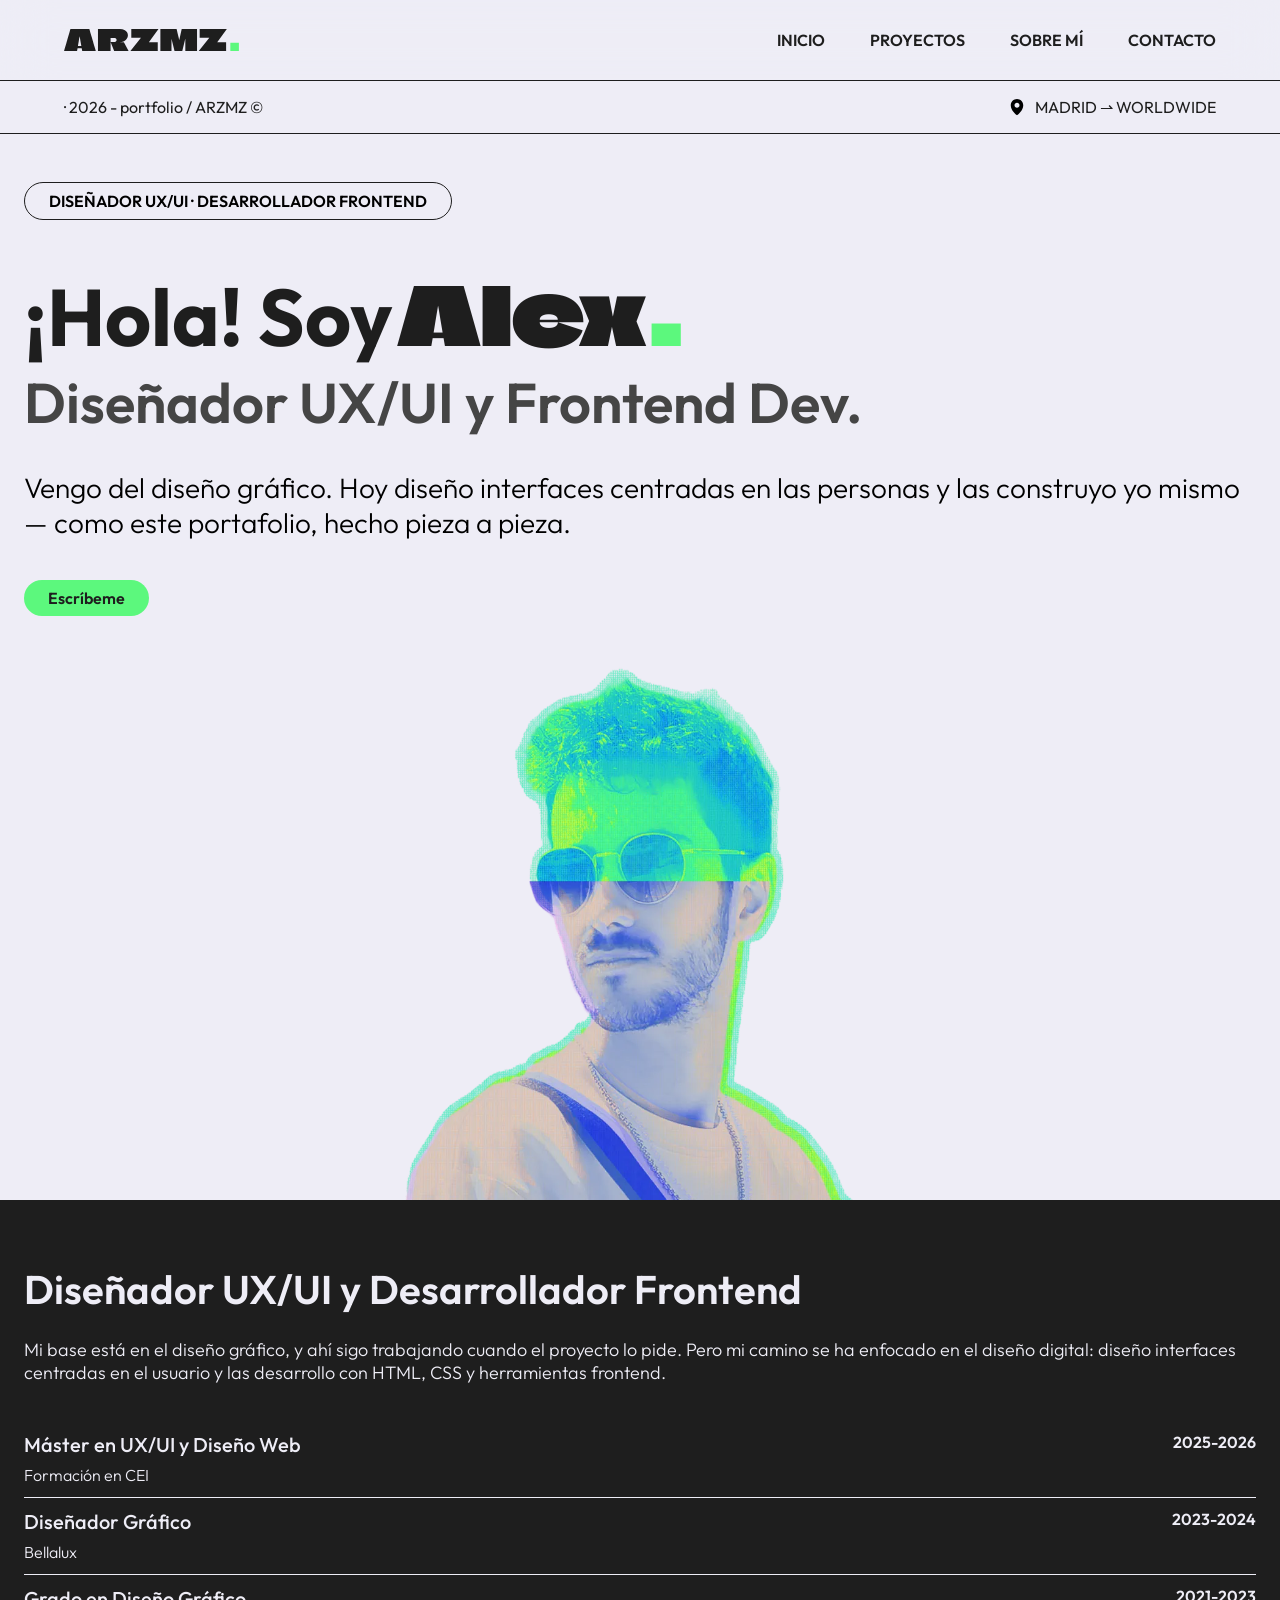
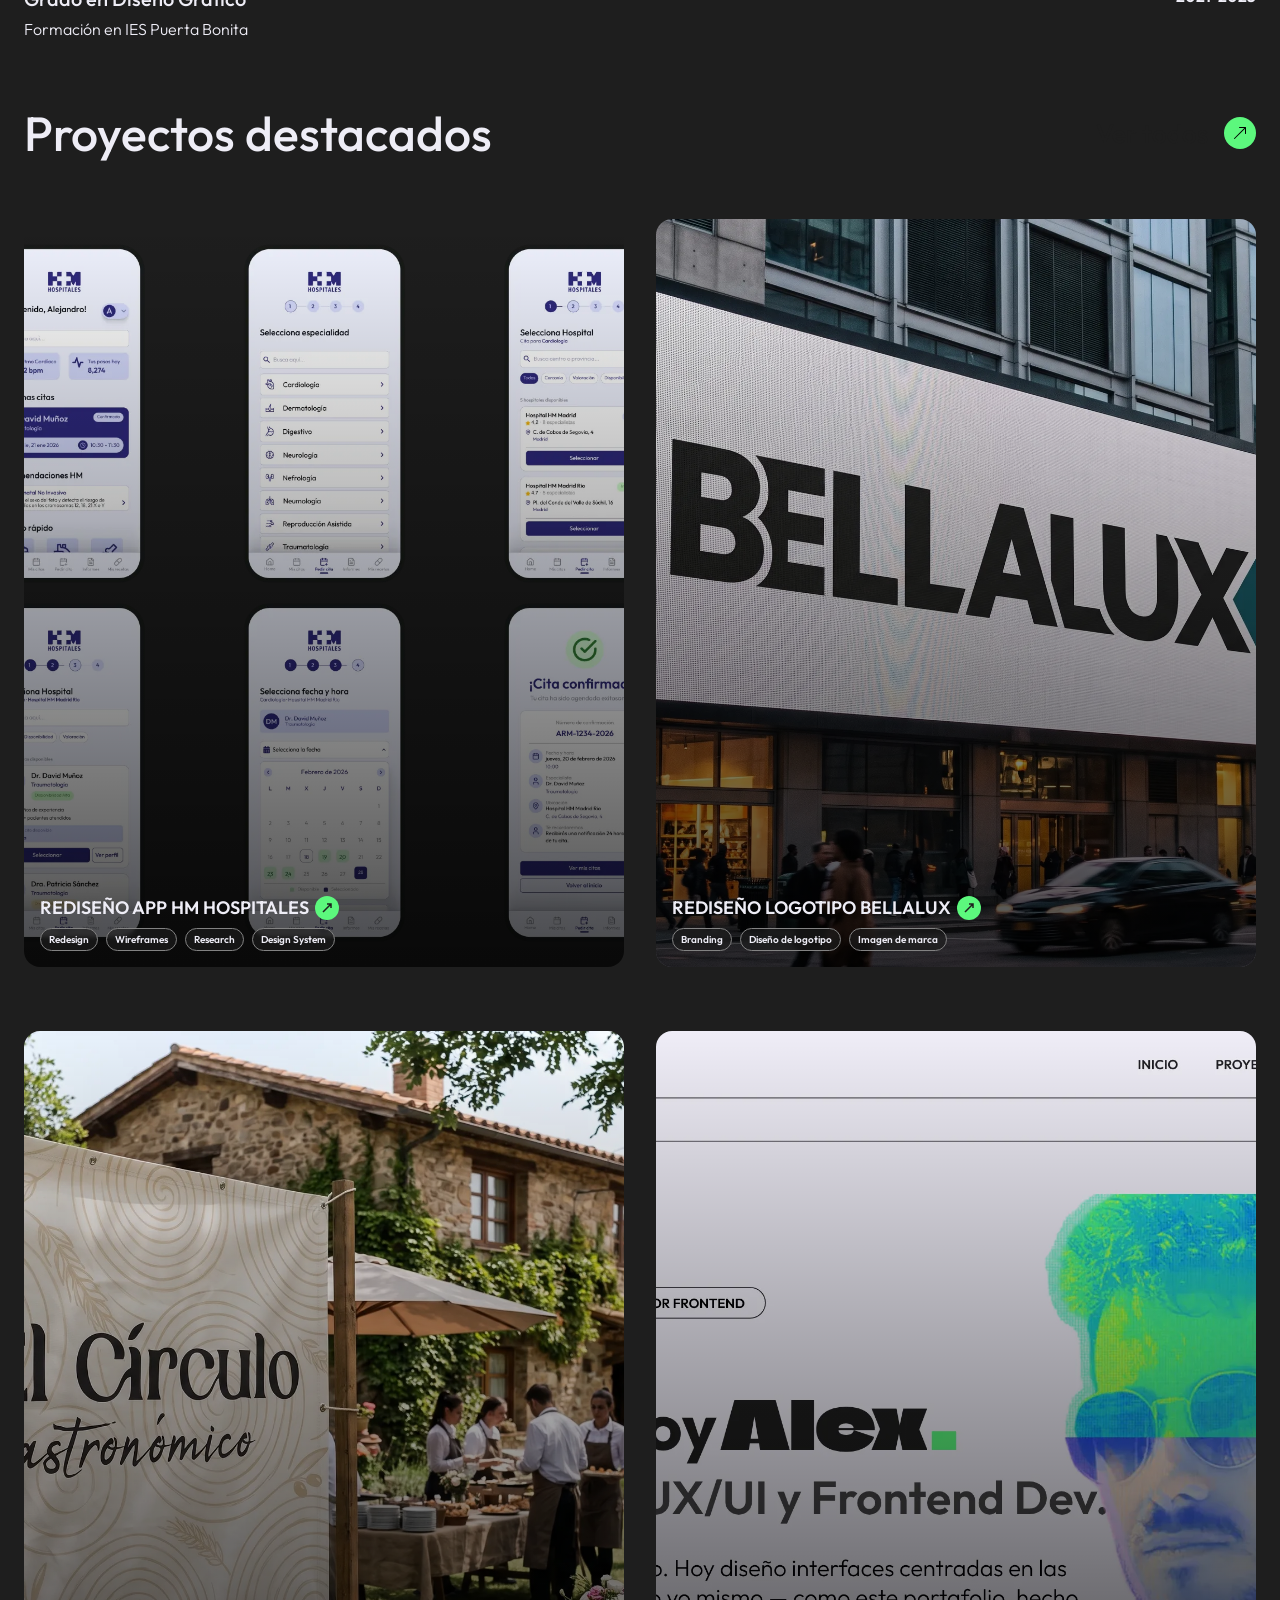
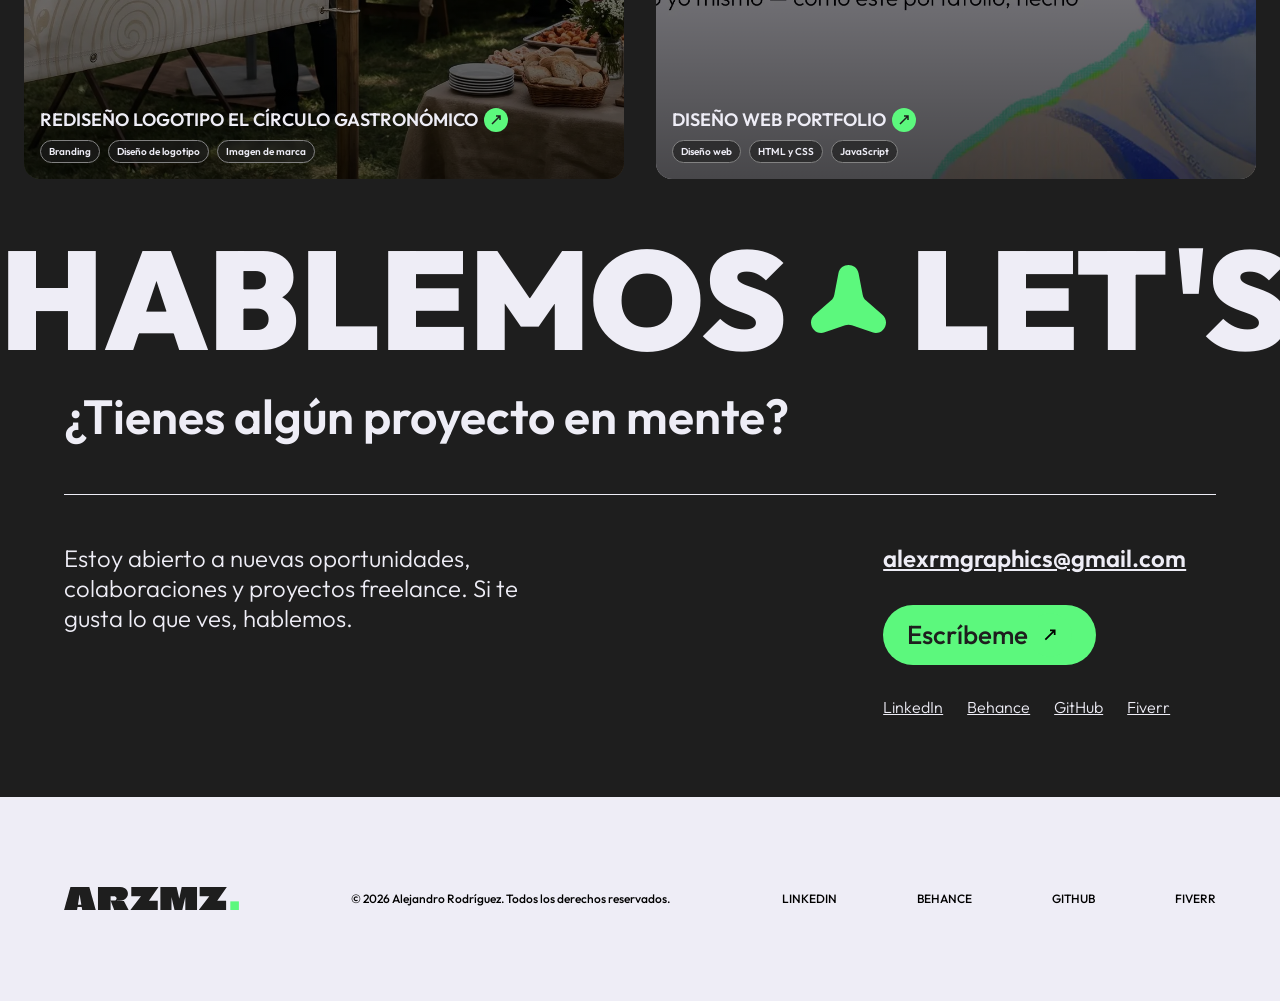
==== index.html @ 38ceda66 "Primera versión del portfolio" ====
<!DOCTYPE html>
<html lang="en">

<head>
    <meta charset="UTF-8">
    <meta name="viewport" content="width=device-width, initial-scale=1.0">
    <title>Alejandro Rodríguez | Diseñador UX/UI y Frontend</title>
    <link rel="stylesheet" href="css/index.css">
    <script src="js/menu.js" defer></script>
    <link rel="preconnect" href="https://fonts.googleapis.com">
    <link rel="preconnect" href="https://fonts.gstatic.com" crossorigin>
    <link href="https://fonts.googleapis.com/css2?family=Outfit:wght@100..900&display=swap" rel="stylesheet">
    <link rel="preconnect" href="https://fonts.googleapis.com">
    <link rel="preconnect" href="https://fonts.gstatic.com" crossorigin>
    <link
        href="https://fonts.googleapis.com/css2?family=Climate+Crisis:YEAR@1979&family=Outfit:wght@100..900&display=swap"
        rel="stylesheet">
    <link rel="preconnect" href="https://fonts.googleapis.com">
    <link rel="preconnect" href="https://fonts.gstatic.com" crossorigin>
    <link
        href="https://fonts.googleapis.com/css2?family=Climate+Crisis:YEAR@1979&family=Ephesis&family=Outfit:wght@100..900&display=swap"
        rel="stylesheet">

</head>

<body>

    <!-- Estructura HTML Header -->

    <header class="Header">
        <a href="index.html" class="Header-logo" title="Ir a la página de inicio">
            <img class="Header-img" src="img/logo-arzmz.svg" alt="ARZMZ Logo" loading="lazy">
        </a>
        <button class="Header-button" type="button" title="Abrir menú">
            <svg xmlns="http://www.w3.org/2000/svg" width="16" height="16" fill="currentColor" class="Header-icon Header-icon--open"
                viewBox="0 0 16 16">
                <path fill-rule="evenodd"
                    d="M2.5 12a.5.5 0 0 1 .5-.5h10a.5.5 0 0 1 0 1H3a.5.5 0 0 1-.5-.5m0-4a.5.5 0 0 1 .5-.5h10a.5.5 0 0 1 0 1H3a.5.5 0 0 1-.5-.5m0-4a.5.5 0 0 1 .5-.5h10a.5.5 0 0 1 0 1H3a.5.5 0 0 1-.5-.5" />
            </svg>
            <svg xmlns="http://www.w3.org/2000/svg" width="16" height="16" fill="currentColor" class="Header-icon Header-icon--close"
                viewBox="0 0 16 16">
                <path
                    d="M2.146 2.854a.5.5 0 1 1 .708-.708L8 7.293l5.146-5.147a.5.5 0 0 1 .708.708L8.707 8l5.147 5.146a.5.5 0 0 1-.708.708L8 8.707l-5.146 5.147a.5.5 0 0 1-.708-.708L7.293 8z" />
            </svg>
        </button>
        <nav class="Header-nav">
            <ul class="Header-ul">
                <li class="Header-li Header-li--Home"><a href="index.html" title="Ir a la página de inicio">INICIO</a>
                </li>
                <li class="Header-li Header-li--Proyectos"><a href="proyectos.html"
                        title="Ver todos los proyectos">PROYECTOS</a></li>
                <li class="Header-li Header-li--Sobremi"><a href="sobremi.html"
                        title="Conocer más sobre Alejandro Rodríguez">SOBRE MÍ</a></li>
                <li class="Header-li Header-li--Contacto"><a href="contacto.html"
                        title="Ir a la página de contacto">CONTACTO</a></li>
            </ul>
        </nav>
    </header>

    <!-- Estructura HTML Subheader -->

    <section class="Subheader">
        <h1 class="Subheader-h1">· 2026 - portfolio / ARZMZ © </h1>
        <div class="Subheader-Location">
            <img class="Location-img" src="img/location-pin-svgrepo-com.svg" alt="Ubicación" loading="lazy">
            <h2 class="Location-h2">MADRID ⇀ WORLDWIDE</h2>
        </div>
    </section>

    <!-- Estructura HTML Hero -->

    <section class="Hero">
        <div class="Hero-col Hero-col--left">
            <div class="Hero-chip">DISEÑADOR UX/UI · DESARROLLADOR FRONTEND</div>
            <div class="Hero-text">
                <h1 class="Hero-h1">
                    <span class="Hero-h1--greeting">¡Hola! Soy</span>
                    <span class="Hero-h1--name">Alex</span>
                    <span class="Hero-square">.</span>
                    <span class="Hero-h1--role">Diseñador UX/UI y Frontend Dev.</span>
                </h1>
                <p class="Hero-p">Vengo del diseño gráfico. Hoy diseño interfaces centradas en las personas y las
                    construyo yo mismo — como este portafolio, hecho pieza a pieza.</p>
            </div>

            <button class="Hero-button">Escríbeme</button>

        </div>
        <div class="Hero-col Hero-col--right">
            <picture>
                <source srcset="img/imagen-hero.webp" type="image/webp">
                <img class="Hero-img" src="img/imagen-hero.jpg" alt="Imagen de Alex" loading="lazy">
            </picture>
        </div>
    </section>



    <div class="Content">

        <!-- Career section -->

        <section class="Content-Career">
            <div class="Career-col Career-col--left">
                <h2 class="Career-h2">Diseñador UX/UI y Desarrollador Frontend</h2>
                <p class="Career-p">Mi base está en el diseño gráfico, y ahí sigo trabajando cuando el proyecto lo pide.
                    Pero mi camino se ha enfocado en el diseño digital: diseño interfaces centradas en el usuario y las
                    desarrollo con HTML, CSS y herramientas frontend.</p>
            </div>

            <div class="Career-col Career-col--right">
                <div class="Career-timeline Career-timeline--1">
                    <div class="Career-Title">
                        <h3 class="Title-h3">Máster en UX/UI y Diseño Web</h3>
                        <p class="Title-date">2025-2026</p>
                    </div>
                    <p class="Career-detail">Formación en CEI</p>
                </div>

                <div class="Career-timeline Career-timeline--2">
                    <div class="Career-Title">
                        <h3 class="Title-h3">Diseñador Gráfico</h3>
                        <p class="Title-date">2023-2024</p>
                    </div>
                    <p class="Career-detail">Bellalux</p>
                </div>

                <div class="Career-timeline Career-timeline--3">
                    <div class="Career-Title">
                        <h3 class="Title-h3">Grado en Diseño Gráfico</h3>
                        <p class="Title-date">2021-2023</p>
                    </div>
                    <p class="Career-detail">Formación en IES Puerta Bonita</p>
                </div>
            </div>
        </section>

        <section class="Projects">
            <div class="Projects-title">
                <h3 class="Projects-h3">Proyectos destacados</h3>
                <button class="Projects-Button">
                    <span class="Button-span">Ver todos</span>
                    <div class="Button-icon"><svg xmlns="http://www.w3.org/2000/svg" width="16" height="16"
                            fill="currentColor" class="bi bi-arrow-up-right" viewBox="0 0 16 16">
                            <path fill-rule="evenodd"
                                d="M14 2.5a.5.5 0 0 0-.5-.5h-6a.5.5 0 0 0 0 1h4.793L2.146 13.146a.5.5 0 0 0 .708.708L13 3.707V8.5a.5.5 0 0 0 1 0z" />
                        </svg></div>
                </button>
            </div>
            <div class="Projects-grid">

                <a href="rediseno-app-hm-hospitales.html" class="Projects-Card"
                    title="Ver el proyecto Rediseño app HM Hospitales">
                    <picture>
                        <source srcset="img/proyectos/hm-hospitales-flujo-cita.webp" type="image/webp">
                        <img class="Card-img" src="img/proyectos/hm-hospitales-flujo-cita.jpg"
                            alt="Portada del proyecto Rediseño app HM Hospitales" loading="lazy">
                    </picture>
                    <div class="Card-info">
                        <div class="Card-Title">
                            <h4 class="Title-h4">REDISEÑO APP HM HOSPITALES</h4>
                            <div class="Title-arrow">
                                <svg xmlns="http://www.w3.org/2000/svg" width="24" height="24" viewBox="0 0 24 24">
                                    <path d="M8 16L16 8M16 12V8H12" fill="none" stroke="currentColor"
                                        stroke-width="1.5" />
                                </svg>
                            </div>
                        </div>
                        <ul class="Card-chips">
                            <li class="Card-chip">Redesign</li>
                            <li class="Card-chip">Wireframes</li>
                            <li class="Card-chip">Research</li>
                            <li class="Card-chip">Design System</li>
                        </ul>
                    </div>
                </a>

                <a href="rediseno-logotipo-bellalux.html" class="Projects-Card"
                    title="Ver el proyecto Rediseño logotipo Bellalux">
                    <picture>
                        <source srcset="img/proyectos/bellalux-aplicacion.webp" type="image/webp">
                        <img class="Card-img" src="img/proyectos/bellalux-aplicacion.jpg"
                            alt="Portada del proyecto Rediseño logotipo Bellalux" loading="lazy">
                    </picture>
                    <div class="Card-info">
                        <div class="Card-Title">
                            <h4 class="Title-h4">REDISEÑO LOGOTIPO BELLALUX</h4>
                            <div class="Title-arrow">
                                <svg xmlns="http://www.w3.org/2000/svg" width="24" height="24" viewBox="0 0 24 24">
                                    <path d="M8 16L16 8M16 12V8H12" fill="none" stroke="currentColor"
                                        stroke-width="1.5" />
                                </svg>
                            </div>
                        </div>
                        <ul class="Card-chips">
                            <li class="Card-chip">Branding</li>
                            <li class="Card-chip">Diseño de logotipo</li>
                            <li class="Card-chip">Imagen de marca</li>
                        </ul>
                    </div>
                </a>

                <a href="rediseno-logotipo-circulo-gastronomico.html" class="Projects-Card"
                    title="Ver el proyecto Rediseño logotipo El Círculo Gastronómico">
                    <picture>
                        <source srcset="img/proyectos/circulo-portada.webp" type="image/webp">
                        <img class="Card-img" src="img/proyectos/circulo-portada.jpg"
                            alt="Portada del proyecto Rediseño logotipo El Círculo Gastronómico" loading="lazy">
                    </picture>
                    <div class="Card-info">
                        <div class="Card-Title">
                            <h4 class="Title-h4">REDISEÑO LOGOTIPO EL CÍRCULO GASTRONÓMICO</h4>
                            <div class="Title-arrow">
                                <svg xmlns="http://www.w3.org/2000/svg" width="24" height="24" viewBox="0 0 24 24">
                                    <path d="M8 16L16 8M16 12V8H12" fill="none" stroke="currentColor"
                                        stroke-width="1.5" />
                                </svg>
                            </div>
                        </div>
                        <ul class="Card-chips">
                            <li class="Card-chip">Branding</li>
                            <li class="Card-chip">Diseño de logotipo</li>
                            <li class="Card-chip">Imagen de marca</li>
                        </ul>
                    </div>
                </a>

                <a href="diseno-web-portfolio.html" class="Projects-Card" title="Ver el proyecto Diseño web portfolio">
                    <picture>
                        <source srcset="img/proyectos/portfolio-inicio-escritorio.webp" type="image/webp">
                        <img class="Card-img" src="img/proyectos/portfolio-inicio-escritorio.jpg"
                            alt="Portada del proyecto Diseño web portfolio" loading="lazy">
                    </picture>
                    <div class="Card-info">
                        <div class="Card-Title">
                            <h4 class="Title-h4">DISEÑO WEB PORTFOLIO</h4>
                            <div class="Title-arrow">
                                <svg xmlns="http://www.w3.org/2000/svg" width="24" height="24" viewBox="0 0 24 24">
                                    <path d="M8 16L16 8M16 12V8H12" fill="none" stroke="currentColor"
                                        stroke-width="1.5" />
                                </svg>
                            </div>
                        </div>
                        <ul class="Card-chips">
                            <li class="Card-chip">Diseño web</li>
                            <li class="Card-chip">HTML y CSS</li>
                            <li class="Card-chip">JavaScript</li>
                        </ul>
                    </div>
                </a>

            </div>
        </section>

        <div class="Marquee">
            <div class="Marquee-container">
                <div class="Marquee-content">

                    <span>HABLEMOS</span>
                    <span>
                        <svg width="75" height="68" viewBox="0 0 75 68" fill="none" xmlns="http://www.w3.org/2000/svg">
                            <path
                                d="M27.3853 8.39656C29.5289 -2.79887 45.4711 -2.79884 47.6147 8.39659L51.6928 29.6962C52.1296 31.9776 53.3172 34.045 55.0644 35.5659L71.3771 49.7656C79.9514 57.2292 71.9802 71.1064 61.2624 67.3746L40.8715 60.2748C38.6875 59.5143 36.3125 59.5143 34.1284 60.2748L13.7375 67.3746C3.01972 71.1064 -4.95135 57.2292 3.62289 49.7656L19.9356 35.5659C21.6828 34.045 22.8703 31.9776 23.3072 29.6962L27.3853 8.39656Z"
                                fill="#5CF87D" />
                        </svg>
                    </span>
                    <span>LET'S TALK</span>

                    <span>
                        <svg width="75" height="68" viewBox="0 0 75 68" fill="none" xmlns="http://www.w3.org/2000/svg">
                            <path
                                d="M27.3853 8.39656C29.5289 -2.79887 45.4711 -2.79884 47.6147 8.39659L51.6928 29.6962C52.1296 31.9776 53.3172 34.045 55.0644 35.5659L71.3771 49.7656C79.9514 57.2292 71.9802 71.1064 61.2624 67.3746L40.8715 60.2748C38.6875 59.5143 36.3125 59.5143 34.1284 60.2748L13.7375 67.3746C3.01972 71.1064 -4.95135 57.2292 3.62289 49.7656L19.9356 35.5659C21.6828 34.045 22.8703 31.9776 23.3072 29.6962L27.3853 8.39656Z"
                                fill="#5CF87D" />
                        </svg>
                    </span>
                </div>

                <div class="Marquee-content">
                    <span>HABLEMOS</span>

                    <span>
                        <svg width="75" height="68" viewBox="0 0 75 68" fill="none" xmlns="http://www.w3.org/2000/svg">
                            <path
                                d="M27.3853 8.39656C29.5289 -2.79887 45.4711 -2.79884 47.6147 8.39659L51.6928 29.6962C52.1296 31.9776 53.3172 34.045 55.0644 35.5659L71.3771 49.7656C79.9514 57.2292 71.9802 71.1064 61.2624 67.3746L40.8715 60.2748C38.6875 59.5143 36.3125 59.5143 34.1284 60.2748L13.7375 67.3746C3.01972 71.1064 -4.95135 57.2292 3.62289 49.7656L19.9356 35.5659C21.6828 34.045 22.8703 31.9776 23.3072 29.6962L27.3853 8.39656Z"
                                fill="#5CF87D" />
                        </svg>
                    </span>
                    <span>LET'S TALK</span>

                    <span>
                        <svg width="75" height="68" viewBox="0 0 75 68" fill="none" xmlns="http://www.w3.org/2000/svg">
                            <path
                                d="M27.3853 8.39656C29.5289 -2.79887 45.4711 -2.79884 47.6147 8.39659L51.6928 29.6962C52.1296 31.9776 53.3172 34.045 55.0644 35.5659L71.3771 49.7656C79.9514 57.2292 71.9802 71.1064 61.2624 67.3746L40.8715 60.2748C38.6875 59.5143 36.3125 59.5143 34.1284 60.2748L13.7375 67.3746C3.01972 71.1064 -4.95135 57.2292 3.62289 49.7656L19.9356 35.5659C21.6828 34.045 22.8703 31.9776 23.3072 29.6962L27.3853 8.39656Z"
                                fill="#5CF87D" />
                        </svg>
                    </span>
                </div>

            </div>

        </div>
        <section class="Contact">
            <h2 class="Contact-h2">¿Tienes algún proyecto en mente?</h2>
            <div class="Contact-info">
                <p class="Contact-p">Estoy abierto a nuevas oportunidades, colaboraciones y proyectos freelance. Si te
                    gusta lo que ves, hablemos.</p>
                <div class="Contact-data">
                    <span class="Contact-email">alexrmgraphics@gmail.com</span>
                    <button class="Contact-Button">
                        <span class="Button-span">Escríbeme</span>
                        <span class="Button-icon">
                            <svg xmlns="http://www.w3.org/2000/svg" width="28" height="28" viewBox="0 0 24 24">
                                <path d="M8 16L16 8M16 12V8H12" fill="none" stroke="currentColor" stroke-width="1.5" />
                            </svg>
                        </span>
                    </button>
                    <ul class="Contact-rrss">
                        <li><a href="https://www.linkedin.com/in/alexrodriguezmu%C3%B1oz/" class="Contact-linkedin"
                                title="Perfil de LinkedIn de Alejandro Rodríguez" target="_blank"
                                rel="noreferrer">LinkedIn</a></li>
                        <li><a href="https://www.behance.net/alejandrodrigu361" class="Contact-behance"
                                title="Portfolio de Behance de Alejandro Rodríguez" target="_blank"
                                rel="noreferrer">Behance</a></li>
                        <li><a href="https://github.com/ALEXRZMZ" class="Contact-github"
                                title="Perfil de GitHub de Alejandro Rodríguez" target="_blank"
                                rel="noreferrer">GitHub</a></li>
                        <li><a href="https://www.fiverr.com/alexrzmz" class="Contact-fiverr"
                                title="Perfil de Fiverr de Alejandro Rodríguez" target="_blank"
                                rel="noreferrer">Fiverr</a></li>
                    </ul>
                </div>
            </div>
        </section>
    </div>
    <footer class="Footer">
        <img class="Footer-img" src="img/logo-arzmz.svg" alt="ARZMZ Logo" loading="lazy">
        <p class="Footer-p">© 2026 Alejandro Rodríguez. Todos los derechos reservados.</p>
        <ul class="Footer-ul">
            <li><a href="https://www.linkedin.com/in/alexrodriguezmu%C3%B1oz/" class="Footer-linkedin"
                    title="Perfil de LinkedIn de Alejandro Rodríguez" target="_blank" rel="noreferrer">LINKEDIN</a></li>
            <li><a href="https://www.behance.net/alejandrodrigu361" class="Footer-behance"
                    title="Portfolio de Behance de Alejandro Rodríguez" target="_blank" rel="noreferrer">BEHANCE</a>
            </li>
            <li><a href="https://github.com/ALEXRZMZ" class="Footer-github"
                    title="Perfil de GitHub de Alejandro Rodríguez" target="_blank" rel="noreferrer">GITHUB</a></li>
            <li><a href="https://www.fiverr.com/alexrzmz" class="Footer-fiverr"
                    title="Perfil de Fiverr de Alejandro Rodríguez" target="_blank" rel="noreferrer">FIVERR</a></li>
        </ul>
    </footer>
</body>
---- css/index.css ----
/* Reset CSS / Normalizar CSS */
:root{
       scroll-behavior: smooth;
        font-size:100%;
        background-color: var(--color-white);

        --color-black: #1E1E1E;
        --color-white: #EEEDF6;
        --color-primary: #5CF87D;
        --color-grey: #454545;
        --header-height: 5rem;
        --subheader-height: 3.375rem;
        --chip-border-radius: 62.4375rem;
        --chip-padding: .5rem 1.5rem;
        --chip-border: .0625rem solid var(--color-black);
        --chip-text-size: 1rem
}
*{
    margin:0;
    padding:0;
    border: 0;
    box-sizing: border-box;
}
li{
    list-style: none;
}
a{
    display: block;
    color:inherit;
    text-decoration: none;
}
p a{
    display: inline;
}
h1 , h2 , h3 , h4 , h5 , h6 , strong , em , mark, pre, code{
    font:inherit;
}
mark{
    background-color:transparent;
}
picture , img, video , iframe {
    display: block;
    max-width: 100%;
    width: 100%;
    height: initial;
}
svg{
    display: block;
    width: initial;
    height: initial;
    fill: currentColor;
}


form , input , select , option , textarea , label , fieldset , legend , button{
    display: block;
    font:inherit;
    background-color: initial;
}
fieldset {
    border : none ;
}
button , label{
    cursor: pointer;
}

/* ------------------ Header Style ------------------ */

.Header {
    font-family: 'Outfit', sans-serif;
    font-weight: 600;
    width: 100%;
    /* min-height: 80px; */
    border-bottom: 1px solid var(--color-black);
    background-color: var(--color-white);
    color: var(--color-black);
    padding: 0 64px;

    display: flex;
    flex-flow: row nowrap;
    justify-content: space-between;

    position: fixed;
    z-index: 2;

    background: rgba(238, 237, 246, 0.578);
    backdrop-filter: blur(26px);
    -webkit-backdrop-filter: blur(26px);

}

.Header-logo {
    width: fit-content;
    min-height: var(--header-height);
    /* background-color:blue; */

    display: flex;
    align-items: center;    
}

.Header-img {
    width: 10.9375rem;
    height: auto;
}
.Header-nav {
    width:fit-content;
    /* background-color:green; */
    align-items: center;
    display: flex;
}
.Header-ul {
    width:fit-content;
    display: flex;
    flex-flow: row nowrap;

    gap: 2.8125rem;

}
.Header-li--Home {
    width: fit-content;
    min-height:fit-content;
    /* background-color: red; */

}
.Header-li--Proyectos {
    width: fit-content;
    min-height:fit-content;
    /* background-color: red; */
}
.Header-li--Sobremi {
    width: fit-content;
    min-height:fit-content;
    /* background-color: red; */
}
.Header-li--Contacto {
    width: fit-content;
    min-height:fit-content;
    /* background-color: red; */
}
/* Botón del menú: oculto en escritorio */
.Header-button {
    display: none;
    align-items: center;
    justify-content: center;
    padding: 0;
    background: none;
    border: none;
    color: var(--color-black);
    cursor: pointer;
}
/* Iconos del botón: por defecto se ve el de abrir */
.Header-icon {
    width: 1.5rem;
    height: 1.5rem;
}
.Header-icon--close {
    display: none;
}

@media (max-width: 48rem) {
    /* En móvil se muestra el botón */
    .Header-button {
        display: flex;
        align-items: center;
        justify-content: center;
    }
    /* Menú cerrado: altura 0 y contenido oculto */
    .Header-nav {
        width: 100%;
        position: fixed;
        top: var(--header-height);
        left: 0;
        overflow: hidden;
        max-height: 0;

        background-color: var(--color-white);
        border-bottom: 1px solid var(--color-black);
        transition: max-height .3s ease;
    }
    .Header-ul {
        width: 100%;
        flex-flow: column nowrap;
        align-items: flex-start;
        gap: 1.5rem;
        padding: 1.5rem 64px;
    }
    /* Menú abierto (clase que añade el JS) */
    .Header-nav.is-open {
        max-height: 20rem;
    }
    /* Botón con el menú abierto: se cambia el icono */
    .Header-button.is-open .Header-icon--open {
        display: none;
    }
    .Header-button.is-open .Header-icon--close {
        display: block;
    }
}

/* ------------------ Subheader Style ------------------ */

.Subheader {
    width: 100%;
    min-height: var(--subheader-height);
    background-color: var(--color-white);
    color: var(--color-black);
    font-family: 'Outfit', sans-serif;

    padding: 1rem 64px;
    /* Compensa el top: el .Hero empieza justo donde acaba el Subheader */
    margin-bottom: var(--header-height);
    border-bottom: .5008px solid var(--color-black);


    display:flex;
    flex-flow: row nowrap;
    justify-content:space-between;
    align-items: center;
    position: relative;
    top: var(--header-height);
    z-index: 0;
    
}
.Subheader-h1 {
}
.Subheader-Location {
    width: fit-content;
    min-height: fit-content;

    display: flex;
    flex-flow: row nowrap;
    gap: 8px;
    
}
.Location-img{
    width: 20px;
    height: auto;
    color: var(--color-primary);
}

.Location-h2 {
}

/* --------------- Hero Style --------------- */

.Hero {
    width: 100%;
    height: calc(100vh - var(--header-height) - var(--subheader-height));
    /* En ventanas bajas evita que el overflow recorte el botón */
    min-height: 42rem;
    padding: 7rem 64px 7.5rem;
    /* background-color: green; */

    display: grid;
    grid-template-columns: 53.8125rem 1fr;
    /* La fila encoge con el .Hero para que el texto siga centrado en ventanas bajas */
    grid-template-rows: minmax(0, 42rem);
    align-items: center;
    position: relative;
    overflow: hidden;

}
.Hero-col {
}
.Hero-col--left {
    width: 100%;
    height: fit-content;

    display: flex;
    flex-flow: column nowrap;
    gap: 4.5rem;
}
.Hero-chip {
    width: fit-content;
    min-height: fit-content;
    padding: var(--chip-padding);
    border: var(--chip-border);
    border-radius: var(--chip-border-radius);

    font-family: 'Outfit', sans-serif;
    font-weight: 600;
    font-size: var(--chip-text-size);
}
.Hero-text {
    width: 100%;
    height: fit-content;

    display: flex;
    flex-flow: column nowrap;
    gap: 2rem;
}
.Hero-h1 {
}
.Hero-h1--greeting {
    font-family: 'Outfit', sans-serif;
    font-weight: 700;
    font-size: 5rem;

    color: var(--color-black);

}
.Hero-h1--name {
    font-family: 'Climate Crisis', sans-serif;
    font-weight: 400;
    font-size: 5rem;

    color: var(--color-black);
}
.Hero-square {
    font-family: 'Climate Crisis', sans-serif;
    font-weight: 400;
    font-size: 5rem;

    color: var(--color-primary);
}
.Hero-h1--role {
    font-family: 'Outfit', sans-serif;
    font-weight: 600;
    font-size: 3.5rem;

    color: var(--color-grey);
}
.Hero-p {
    font-family: 'Outfit', sans-serif;
    font-weight: 300;
    font-size: 1.75rem;
}

.Hero-button{
    width: fit-content;

    padding: var(--chip-padding);
    border-radius: 50px;
    background-color: var(--color-primary);
    color: var(--color-black);

    font-family: 'Outfit', sans-serif;
    font-weight: 600;
    font-size: var(--chip-text-size);
    cursor: pointer;
}
/* Caja del retrato del marco: su alto es un % del .Hero (96.5% = 913px a 1920x1080) y el ancho
   sale de la proporción de la imagen. Anclada a la esquina inferior derecha de la sección
   para que apoye siempre en el .Content, sea cual sea el alto de ventana */
.Hero-col--right {
    position: absolute;
    right: .5625rem;
    bottom: 0;
    height: 96.5%;
    aspect-ratio: 786 / 904;
}
.Hero-img {
}
/* Hero apilado: texto arriba y retrato centrado debajo, sin solaparse */
@media (max-width: 1280px) {
    .Hero {
        height: auto;
        min-height: 0;
        padding: 3rem 4rem 0;
        grid-template-columns: minmax(0, 1fr);
        grid-template-rows: auto;
        gap: 2rem;
    }
    .Hero-col--left {
        height: auto;
        gap: 2.5rem;
    }
    .Hero-h1--greeting,
    .Hero-h1--name,
    .Hero-square {
        font-size: clamp(2.25rem, 9.5vw, 5rem);
    }
    .Hero-h1--role {
        display: block;
        font-size: clamp(1.75rem, 7vw, 3.5rem);
    }
    .Hero-p {
        font-size: clamp(1.125rem, 4.5vw, 1.75rem);
    }
    .Hero-col--right {
        position: static;
        width: 100%;
        height: auto;
        max-width: 30rem;
        margin: 0 auto;
    }
}

/* ------------------ Rest of the page Style ------------------ */

.Content {
    width: 100%;
    height: fit-content;
    background-color: var(--color-black);
}

/* ------------------ Career section Style ------------------ */


.Content-Career {
    width: 100%;
    height: fit-content;
    background-color: var(--color-black);
    padding: 88px 64px;


    color: var(--color-white);

    display: grid;
    grid-template-columns: 1fr 1fr;
    gap: 24.0625rem;

}
.Career-col {
}
.Career-col--left {
    display: flex;
    flex-flow: column nowrap;
    gap: 1.5rem;
}
.Career-h2 {
    font-family: 'Outfit', sans-serif;
    font-weight: 600;
    font-size: 2.5rem;
}
.Career-p {
    font-family: 'Outfit', sans-serif;
    font-weight: 300;
    font-size: 1.125rem;
}
.Career-col--right {
    display: flex;
    flex-flow: column nowrap;
    gap: 1.5rem;
}
.Career-timeline {
    font-family: 'Outfit', sans-serif;

    display: flex;
    flex-flow: column nowrap;
    gap: .5rem
}
/* Divisorias: centradas en el gap de 1.5rem que separa los bloques */
.Career-timeline--1,
.Career-timeline--2 {
    position: relative;
}
.Career-timeline--1::after,
.Career-timeline--2::after {
    content: "";
    position: absolute;
    left: 0;
    bottom: -0.75rem;

    width: 100%;
    height: .5008px;
    background-color: var(--color-white);
}
.Career-timeline--1 {

}
.Career-Title {
    font-family: 'Outfit', sans-serif;
    
    display: flex;
    flex-flow: row nowrap;
    justify-content:space-between;
}
.Title-h3 {
    font-weight: 500;
    font-size: 1.25rem;
}
.Title-date {
    font-size: 1rem;
    font-weight: 600;
}
.Career-detail {
    font-size: 1rem;
    font-weight: 300;
}
.Career-timeline--2 {
}
.Career-timeline--3 {
}

/* ------------------ Projects Grid Style ------------------ */

.Projects {
    font-family: 'Outfit', sans-serif;
    padding: 0 64px;

}
.Projects-title {
    margin-bottom: 56px;

    display: flex;
    flex-flow: row nowrap;
    justify-content: space-between;
       

    color: var(--color-white);
    
}
.Projects-h3 {
    font-size: 3rem;
    font-weight: 500;
}
.Projects-Button {
    display: flex;
    flex-flow: row nowrap;
    align-items: center;
    gap: 1rem;
}
.Button-span {
    font-family: 'Outfit', sans-serif;
    font-size: 1.625rem;
    font-weight: 500;
    color: var(--color-white);


}
.Button-icon {
    width: fit-content;
    height: fit-content;
    background-color: var(--color-primary);
    padding: .5rem;
    border-radius: 50%;
}
.bi {
}
.bi-arrow-up-right {
}
/* Trayectoria y proyectos en móvil: una columna y márgenes más estrechos */
@media (max-width: 1280px) {
    .Hero {
        padding: 3rem 1.5rem 0;
    }
    .Content-Career {
        padding: 4rem 1.5rem;
        grid-template-columns: minmax(0, 1fr);
        gap: 3rem;
    }
    .Career-Title {
        gap: 1rem;
    }
    .Projects {
        padding: 0 1.5rem;
    }
    .Projects-title {
        flex-flow: row wrap;
        gap: 1rem;
    }
}


/* Saltos de columna fijos: 4 → 2 → 1, sin pasar nunca por 3 */
.Projects-grid {
    display: grid;
    grid-template-columns: repeat(4, 1fr);
    gap: 2rem;
}
@media (max-width: 84rem) {
    .Projects-grid {
        grid-template-columns: repeat(2, 1fr);
    }
}
@media (max-width: 48rem) {
    .Projects-grid {
        grid-template-columns: 1fr;
    }
}
.Projects-Card {
    width: 100%;
    aspect-ratio: 385 / 480;
    border-radius: 1rem;
    overflow: hidden;
    margin-bottom: 2rem;
    padding: 16px;

    position: relative;
    display: flex;
    flex-flow: column nowrap;
    justify-content: flex-end;
}
/* La imagen cubre la tarjeta entera, como el fondo del componente en Figma */
.Card-img {
    position: absolute;
    inset: 0;
    height: 100%;
    object-fit: cover;
}
/* Oscurece la imagen hacia abajo: negro puro del 90% abajo al 0% arriba */
.Projects-Card::after {
    content: "";
    position: absolute;
    inset: 0;

    background: linear-gradient(to top, rgba(0, 0, 0, .7), rgba(0, 0, 0, 0));
}
/* Relative y por encima del degradado, que es el último hijo de la tarjeta */
.Card-info {
    position: relative;
    z-index: 1;
    display: flex;
    flex-flow: column nowrap;
    gap: 8px;
}
.Card-Title {
    display: flex;
    flex-flow: row nowrap;
    gap: 6px;
}
.Title-h4 {
    font-size: 18px;
    font-weight: 600;
    color: var(--color-white);
}
.Title-arrow {
    width: 24px;
    height: 24px;
    background-color: var(--color-primary);
    border-radius: 50%;

    color: var(--color-black);
}
.Card-chips {
    display: flex;
    flex-flow: row wrap;
    gap: .5rem;

    font-family: 'Outfit', sans-serif;
    font-weight: 600;
    font-size: 10px;

}
.Card-chip {
    width: fit-content;
    min-height: fit-content;
    padding: 4px 8px;
    background-color: rgba(30, 30, 30, 65%);

    color: var(--color-white);
    border: .0625rem solid rgba(130, 130, 130, 100);
    border-radius: var(--chip-border-radius);
    backdrop-filter: blur(2px);
}


/* ---------------- Marquee Style ------------------ */


.Marquee {
    width: 100%;
    overflow: hidden;
}
.Marquee-container {
    width: max-content;
    display: flex;
    flex-flow: row nowrap;
    animation: marquee-scroll 20s linear infinite;
}
.Marquee-content {
    width: max-content;
    height: 175px;
    display: flex;
    flex-flow: row nowrap;
    align-items: center;
    justify-content: center;
    gap: 24px;
    flex: 0 0 auto;

    font-family: 'Outfit', sans-serif;
    font-weight: 900;
    font-size: 139px;
    color: var(--color-white);
}
.Marquee-content > * {
    flex: 0 0 auto;
}
.Marquee-content svg {
    width: 75px;
    height: 68px;
}

@keyframes marquee-scroll {
    from {
        transform: translateX(0);
    }
    to {
        transform: translateX(-50%);
    }
}

@media (prefers-reduced-motion: reduce) {
    .Marquee-container {
        animation-play-state: paused;
    }
}


/* --------------- Contact section Style ------------------ */


.Contact {
    width: 100%;
    height: fit-content;
    padding: 0 64px 5rem;

    
    display: flex;
    flex-flow: column nowrap;
}
.Contact-h2 {
    width: 100%;
    height: fit-content;
    margin-bottom: 48px;

    font-family: 'Outfit', sans-serif;
    font-weight: 600;
    font-size: 3rem;
    color: var(--color-white);
}

.Contact-h2::after {
    content: "";
    display: block;
    width: 100%;
    height: .5008px;
    background-color: var(--color-white);
    margin-top: 48px;
}

.Contact-info {
    width: 100%;
    height: fit-content;

display: grid;
grid-template-columns: 1.5fr 1fr;
gap: 320px;
}
.Contact-p {
    width: 100%;
    height: fit-content;

    font-family: 'Outfit', sans-serif;
    font-weight: 300;
    font-size: 24px;
    color: var(--color-white);
}
.Contact-data {
    width: 100%;
    height: fit-content;

    display: flex;
    flex-flow: column nowrap;
    gap:32px;
}
.Contact-email {
    width: 100%;
    height: fit-content;

    font-family: 'Outfit', sans-serif;
    font-weight: 600;
    font-size: 24px;
    text-decoration: underline;
    color: var(--color-white);
}
.Contact-Button {
    width: fit-content;
    height: fit-content;
    background-color: var(--color-primary);
    padding: var(--chip-padding);
    border-radius: var(--chip-border-radius);

    display: flex;
    flex-flow: row nowrap;
    justify-content: center;
    align-items: center;
    justify-content: centre;
}
.Button-span {
    font-family: 'Outfit', sans-serif;
    font-weight: 500;
    font-size: 1.625rem;
    color: var(--color-black);
}
.Button-icon {
}
.Contact-rrss {
    width: 100%;
    height: fit-content;

    display: flex;
    flex-flow: row nowrap;
    gap: 1.5rem;

    font-family: 'Outfit', sans-serif;
    font-weight: 300;
    font-size: 16px;
    text-decoration: underline;
    color: var(--color-white);
}
.Contact-linkedin {
}
.Contact-behance {
}
.Contact-github {
}
.Contact-fiverr {
}
/* Contacto en móvil: una sola columna y redes que pueden saltar de línea */
@media (max-width: 850px) {
    .Contact {
        padding: 0 1.5rem 5rem;
    }
    .Contact-info {
        grid-template-columns: minmax(0, 1fr);
        gap: 2.5rem;
    }
    .Contact-rrss {
        flex-flow: row wrap;
    }
}

/* ---------------Footer section Style ------------------ */

.Footer {
    width: 100%;
    min-height: 204px;
    background-color: var(--color-white);
    padding: 48px 64px;

    display: flex;
    flex-flow: row nowrap;
    justify-content: space-between;
    align-items: center;
}
.Footer-img {
    width: 10.9375rem;
    height: auto;
}
.Footer-p {
    width: fit-content;
    height: fit-content;

    font-family: 'Outfit', sans-serif;
    font-weight: 500;
    font-size: 12px;
}
.Footer-ul {
    width: fit-content;
    height: fit-content;

    display: flex;
    flex-flow: row nowrap;
    gap: 5rem;

    font-family: 'Outfit', sans-serif;
    font-weight: 500;
    font-size: 12px;

}
.Footer-linkedin {
}
.Footer-behance {
}
.Footer-github {
}
.Footer-fiverr {
}
/* Footer en móvil: apilado y con los enlaces en una fila que puede saltar de línea */
@media (max-width: 768px) {
    .Footer {
        padding: 3rem 1.5rem;
        flex-flow: column nowrap;
        align-items: flex-start;
        gap: 1.5rem;
    }
    .Footer-ul {
        flex-flow: row wrap;
        gap: 1.5rem;
    }
}

/* ------------------ Picture ------------------ */
/* El contenedor picture no genera caja: la imagen se comporta como hija directa de su bloque */
picture {
    display: contents;
}
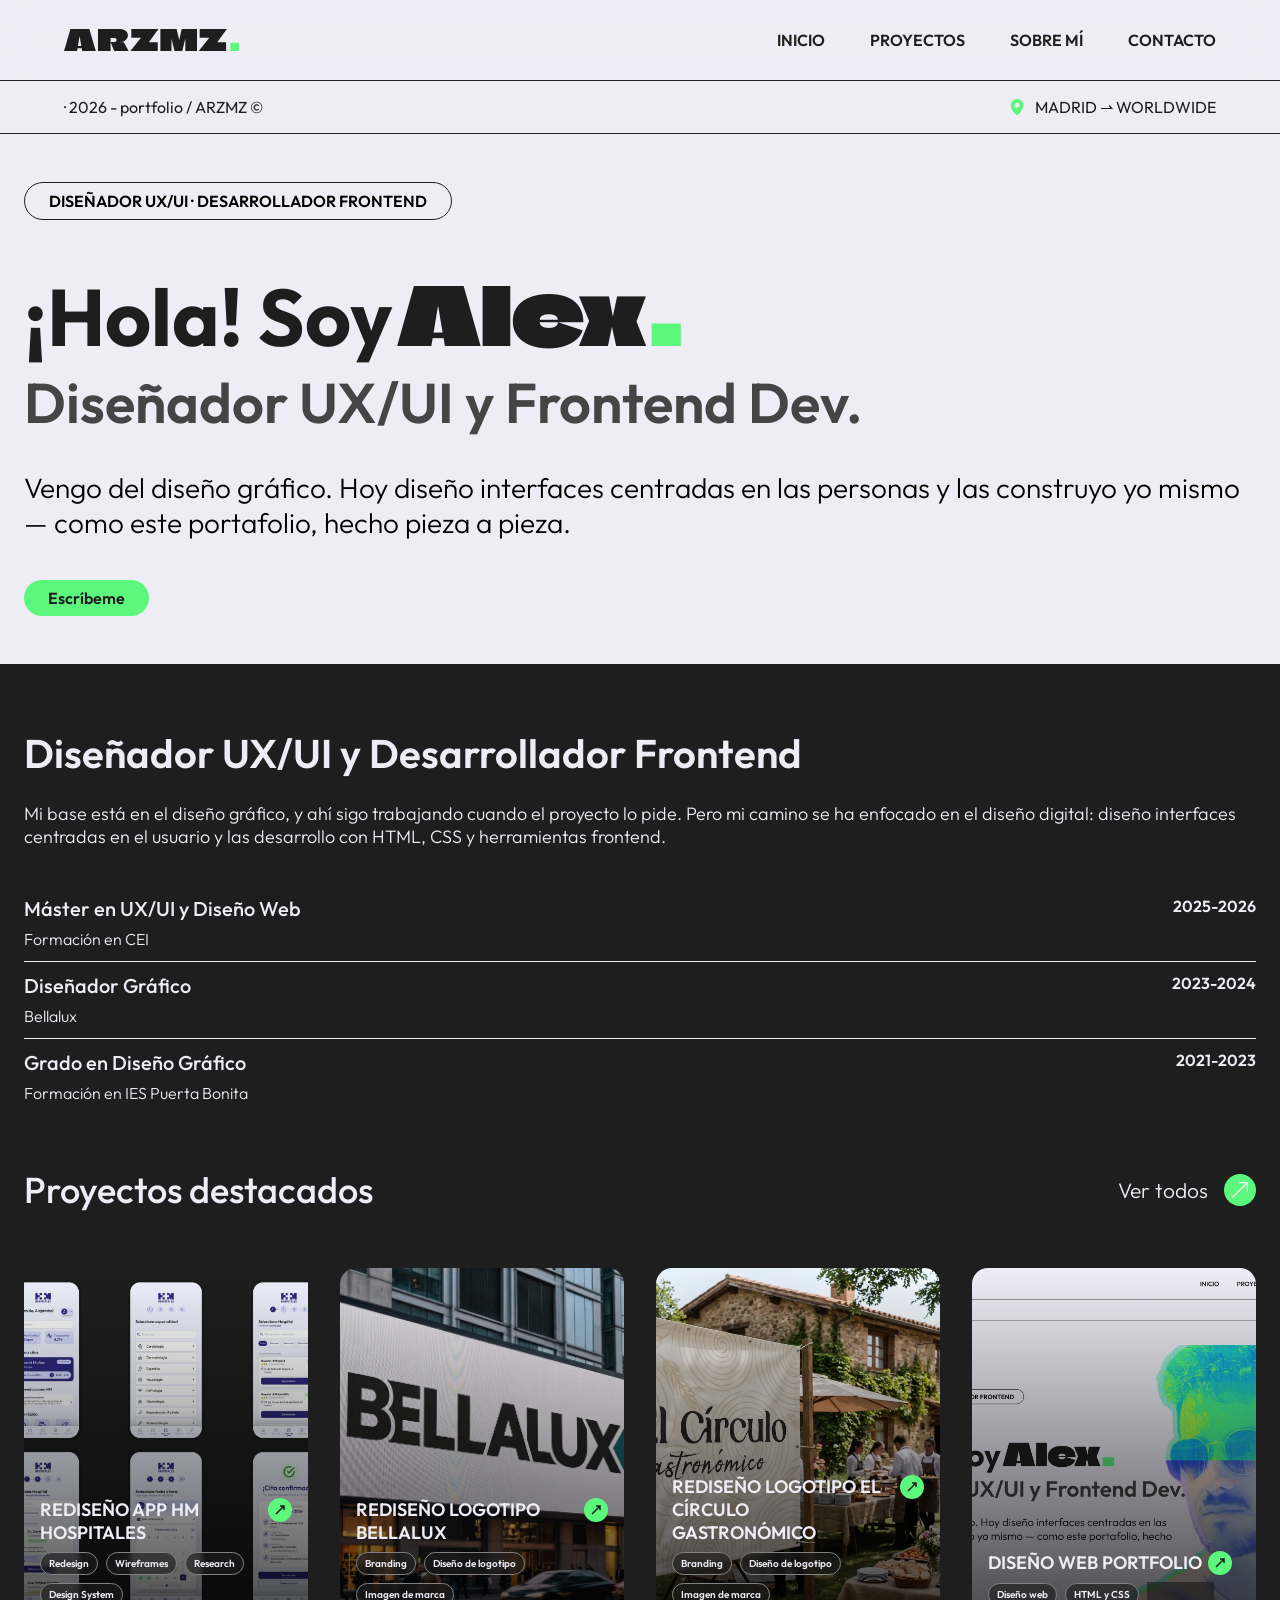
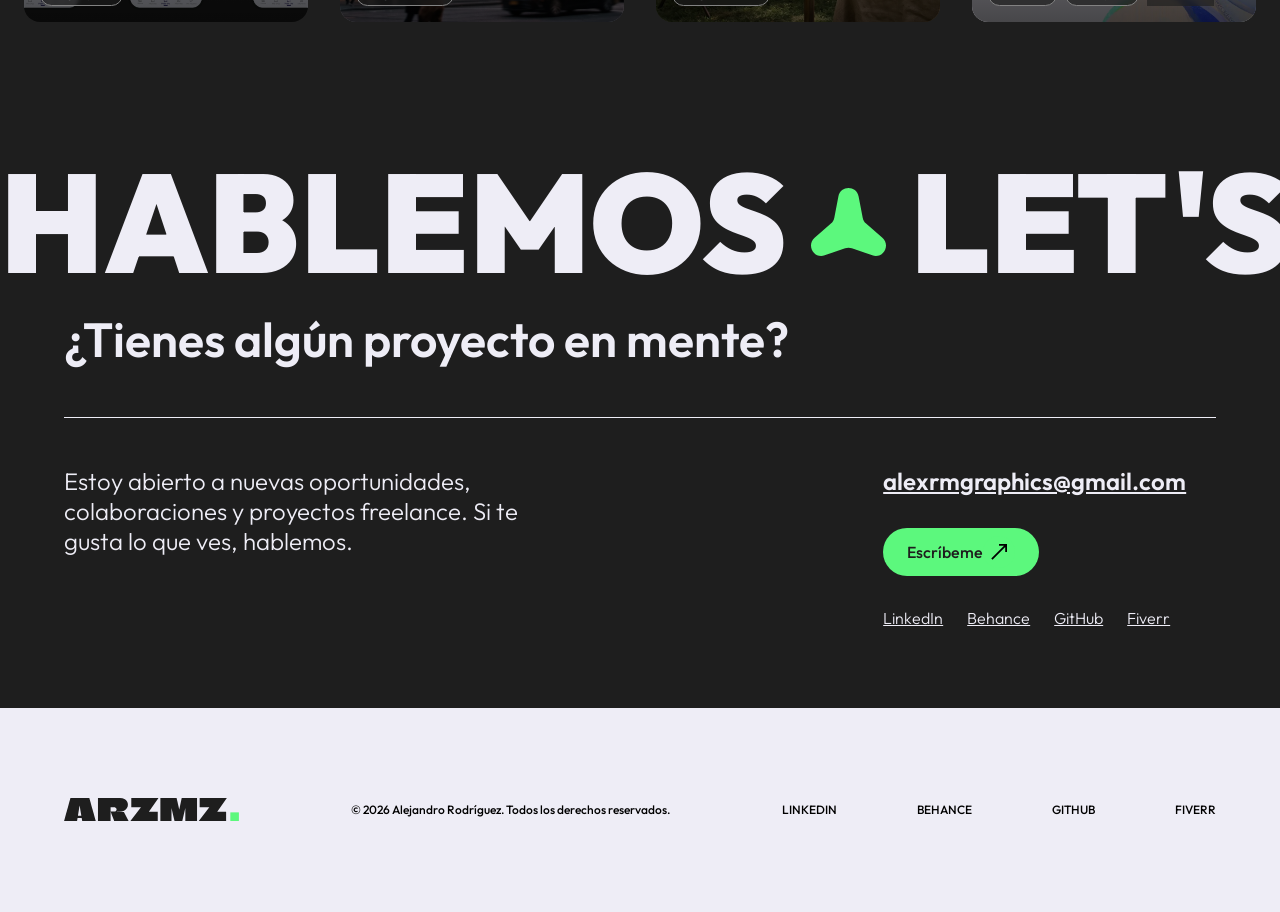
==== commit eafac285: "Responsive, limpieza y contenido final" ====
--- a/index.html
+++ b/index.html
@@ -9,17 +9,7 @@
     <script src="js/menu.js" defer></script>
     <link rel="preconnect" href="https://fonts.googleapis.com">
     <link rel="preconnect" href="https://fonts.gstatic.com" crossorigin>
-    <link href="https://fonts.googleapis.com/css2?family=Outfit:wght@100..900&display=swap" rel="stylesheet">
-    <link rel="preconnect" href="https://fonts.googleapis.com">
-    <link rel="preconnect" href="https://fonts.gstatic.com" crossorigin>
-    <link
-        href="https://fonts.googleapis.com/css2?family=Climate+Crisis:YEAR@1979&family=Outfit:wght@100..900&display=swap"
-        rel="stylesheet">
-    <link rel="preconnect" href="https://fonts.googleapis.com">
-    <link rel="preconnect" href="https://fonts.gstatic.com" crossorigin>
-    <link
-        href="https://fonts.googleapis.com/css2?family=Climate+Crisis:YEAR@1979&family=Ephesis&family=Outfit:wght@100..900&display=swap"
-        rel="stylesheet">
+    <link href="https://fonts.googleapis.com/css2?family=Climate+Crisis:YEAR@1979&family=Outfit:wght@100..900&display=swap" rel="stylesheet">
 
 </head>
 
@@ -62,7 +52,9 @@
     <section class="Subheader">
         <h1 class="Subheader-h1">· 2026 - portfolio / ARZMZ © </h1>
         <div class="Subheader-Location">
-            <img class="Location-img" src="img/location-pin-svgrepo-com.svg" alt="Ubicación" loading="lazy">
+            <svg class="Location-img" xmlns="http://www.w3.org/2000/svg" viewBox="0 0 32 32" role="img" aria-label="Ubicación">
+                <path d="M16,3C10.5,3,6,7.5,6,13c0,8.4,9,15.5,9.4,15.8c0.2,0.1,0.4,0.2,0.6,0.2s0.4-0.1,0.6-0.2C17,28.5,26,21.4,26,13C26,7.5,21.5,3,16,3z M16,17c-2.2,0-4-1.8-4-4s1.8-4,4-4s4,1.8,4,4S18.2,17,16,17z" />
+            </svg>
             <h2 class="Location-h2">MADRID ⇀ WORLDWIDE</h2>
         </div>
     </section>
@@ -83,7 +75,7 @@
                     construyo yo mismo — como este portafolio, hecho pieza a pieza.</p>
             </div>
 
-            <button class="Hero-button">Escríbeme</button>
+            <a href="contacto.html" class="Hero-button" title="Ir a la página de contacto">Escríbeme</a>
 
         </div>
         <div class="Hero-col Hero-col--right">
@@ -138,14 +130,14 @@
         <section class="Projects">
             <div class="Projects-title">
                 <h3 class="Projects-h3">Proyectos destacados</h3>
-                <button class="Projects-Button">
+                <a href="proyectos.html" class="Projects-Button" title="Ver todos los proyectos">
                     <span class="Button-span">Ver todos</span>
                     <div class="Button-icon"><svg xmlns="http://www.w3.org/2000/svg" width="16" height="16"
-                            fill="currentColor" class="bi bi-arrow-up-right" viewBox="0 0 16 16">
+                            fill="currentColor" class="bi bi-arrow-up-right" viewBox="2 2 12 12">
                             <path fill-rule="evenodd"
                                 d="M14 2.5a.5.5 0 0 0-.5-.5h-6a.5.5 0 0 0 0 1h4.793L2.146 13.146a.5.5 0 0 0 .708.708L13 3.707V8.5a.5.5 0 0 0 1 0z" />
                         </svg></div>
-                </button>
+                </a>
             </div>
             <div class="Projects-grid">
 
@@ -306,14 +298,14 @@
                     gusta lo que ves, hablemos.</p>
                 <div class="Contact-data">
                     <span class="Contact-email">alexrmgraphics@gmail.com</span>
-                    <button class="Contact-Button">
+                    <a href="contacto.html" class="Contact-Button" title="Ir a la página de contacto">
                         <span class="Button-span">Escríbeme</span>
                         <span class="Button-icon">
-                            <svg xmlns="http://www.w3.org/2000/svg" width="28" height="28" viewBox="0 0 24 24">
-                                <path d="M8 16L16 8M16 12V8H12" fill="none" stroke="currentColor" stroke-width="1.5" />
+                            <svg xmlns="http://www.w3.org/2000/svg" width="16" height="16" viewBox="7.5 7.5 9 9">
+                                <path d="M8 16L16 8M16 12V8H12" fill="none" stroke="currentColor" stroke-width="1" />
                             </svg>
                         </span>
-                    </button>
+                    </a>
                     <ul class="Contact-rrss">
                         <li><a href="https://www.linkedin.com/in/alexrodriguezmu%C3%B1oz/" class="Contact-linkedin"
                                 title="Perfil de LinkedIn de Alejandro Rodríguez" target="_blank"
--- a/css/index.css
+++ b/css/index.css
@@ -8,6 +8,7 @@
         --color-white: #EEEDF6;
         --color-primary: #5CF87D;
         --color-grey: #454545;
+        /* Alturas de cabecera para el hero (hecho con IA, Claude Code) */
         --header-height: 5rem;
         --subheader-height: 3.375rem;
         --chip-border-radius: 62.4375rem;
@@ -81,6 +82,7 @@
     justify-content: space-between;
 
     position: fixed;
+    top: 0;
     z-index: 2;
 
     background: rgba(238, 237, 246, 0.578);
@@ -137,7 +139,7 @@
     min-height:fit-content;
     /* background-color: red; */
 }
-/* Botón del menú: oculto en escritorio */
+/* Botón del menú: oculto en escritorio (código propuesto por IA, Claude) */
 .Header-button {
     display: none;
     align-items: center;
@@ -148,7 +150,7 @@
     color: var(--color-black);
     cursor: pointer;
 }
-/* Iconos del botón: por defecto se ve el de abrir */
+/* Iconos del botón: por defecto se ve el de abrir (código propuesto por IA, Claude) */
 .Header-icon {
     width: 1.5rem;
     height: 1.5rem;
@@ -158,13 +160,13 @@
 }
 
 @media (max-width: 48rem) {
-    /* En móvil se muestra el botón */
+    /* En móvil se muestra el botón (código propuesto por IA, Claude) */
     .Header-button {
         display: flex;
         align-items: center;
         justify-content: center;
     }
-    /* Menú cerrado: altura 0 y contenido oculto */
+    /* Menú cerrado: altura 0 y contenido oculto (código propuesto por IA, Claude) */
     .Header-nav {
         width: 100%;
         position: fixed;
@@ -184,11 +186,11 @@
         gap: 1.5rem;
         padding: 1.5rem 64px;
     }
-    /* Menú abierto (clase que añade el JS) */
+    /* Menú abierto (clase que añade el JS) (código propuesto por IA, Claude) */
     .Header-nav.is-open {
         max-height: 20rem;
     }
-    /* Botón con el menú abierto: se cambia el icono */
+    /* Botón con el menú abierto: se cambia el icono (código propuesto por IA, Claude) */
     .Header-button.is-open .Header-icon--open {
         display: none;
     }
@@ -207,7 +209,7 @@
     font-family: 'Outfit', sans-serif;
 
     padding: 1rem 64px;
-    /* Compensa el top: el .Hero empieza justo donde acaba el Subheader */
+    /* Compensa el top: el .Hero empieza justo donde acaba el Subheader (hecho con IA, Claude Code) */
     margin-bottom: var(--header-height);
     border-bottom: .5008px solid var(--color-black);
 
@@ -221,8 +223,6 @@
     z-index: 0;
     
 }
-.Subheader-h1 {
-}
 .Subheader-Location {
     width: fit-content;
     min-height: fit-content;
@@ -238,7 +238,14 @@
     color: var(--color-primary);
 }
 
-.Location-h2 {
+/* Sin Subheader, el .Hero baja la altura del Header fijo para no quedar debajo de él (hecho con IA, Claude Code) */
+@media (max-width: 650px) {
+    .Subheader {
+        display: none;
+    }
+    .Hero {
+        margin-top: var(--header-height);
+    }
 }
 
 /* --------------- Hero Style --------------- */
@@ -246,22 +253,20 @@
 .Hero {
     width: 100%;
     height: calc(100vh - var(--header-height) - var(--subheader-height));
-    /* En ventanas bajas evita que el overflow recorte el botón */
+    /* En ventanas bajas evita que el overflow recorte el botón (hecho con IA, Claude Code) */
     min-height: 42rem;
     padding: 7rem 64px 7.5rem;
     /* background-color: green; */
 
     display: grid;
     grid-template-columns: 53.8125rem 1fr;
-    /* La fila encoge con el .Hero para que el texto siga centrado en ventanas bajas */
+    /* La fila encoge con el .Hero para que el texto siga centrado en ventanas bajas (hecho con IA, Claude Code) */
     grid-template-rows: minmax(0, 42rem);
     align-items: center;
     position: relative;
     overflow: hidden;
 
 }
-.Hero-col {
-}
 .Hero-col--left {
     width: 100%;
     height: fit-content;
@@ -289,8 +294,6 @@
     flex-flow: column nowrap;
     gap: 2rem;
 }
-.Hero-h1 {
-}
 .Hero-h1--greeting {
     font-family: 'Outfit', sans-serif;
     font-weight: 700;
@@ -327,6 +330,7 @@
 }
 
 .Hero-button{
+    display: inline-block;
     width: fit-content;
 
     padding: var(--chip-padding);
@@ -341,7 +345,7 @@
 }
 /* Caja del retrato del marco: su alto es un % del .Hero (96.5% = 913px a 1920x1080) y el ancho
    sale de la proporción de la imagen. Anclada a la esquina inferior derecha de la sección
-   para que apoye siempre en el .Content, sea cual sea el alto de ventana */
+   para que apoye siempre en el .Content, sea cual sea el alto de ventana (hecho con IA, Claude Code) */
 .Hero-col--right {
     position: absolute;
     right: .5625rem;
@@ -349,17 +353,14 @@
     height: 96.5%;
     aspect-ratio: 786 / 904;
 }
-.Hero-img {
-}
-/* Hero apilado: texto arriba y retrato centrado debajo, sin solaparse */
-@media (max-width: 1280px) {
+/* Hero sin retrato: solo el texto, a todo el ancho (hecho con IA, Claude Code) */
+@media (max-width: 1450px) {
     .Hero {
         height: auto;
         min-height: 0;
-        padding: 3rem 4rem 0;
+        padding: 3rem 4rem;
         grid-template-columns: minmax(0, 1fr);
         grid-template-rows: auto;
-        gap: 2rem;
     }
     .Hero-col--left {
         height: auto;
@@ -378,11 +379,7 @@
         font-size: clamp(1.125rem, 4.5vw, 1.75rem);
     }
     .Hero-col--right {
-        position: static;
-        width: 100%;
-        height: auto;
-        max-width: 30rem;
-        margin: 0 auto;
+        display: none;
     }
 }
 
@@ -410,8 +407,6 @@
     grid-template-columns: 1fr 1fr;
     gap: 24.0625rem;
 
-}
-.Career-col {
 }
 .Career-col--left {
     display: flex;
@@ -456,9 +451,6 @@
     height: .5008px;
     background-color: var(--color-white);
 }
-.Career-timeline--1 {
-
-}
 .Career-Title {
     font-family: 'Outfit', sans-serif;
     
@@ -478,16 +470,13 @@
     font-size: 1rem;
     font-weight: 300;
 }
-.Career-timeline--2 {
-}
-.Career-timeline--3 {
-}
 
 /* ------------------ Projects Grid Style ------------------ */
 
 .Projects {
     font-family: 'Outfit', sans-serif;
     padding: 0 64px;
+    margin-bottom: 5rem;
 
 }
 .Projects-title {
@@ -502,7 +491,7 @@
     
 }
 .Projects-h3 {
-    font-size: 3rem;
+    font-size: 2.25rem;
     font-weight: 500;
 }
 .Projects-Button {
@@ -511,12 +500,12 @@
     align-items: center;
     gap: 1rem;
 }
-.Button-span {
-    font-family: 'Outfit', sans-serif;
-    font-size: 1.625rem;
-    font-weight: 500;
-    color: var(--color-white);
-
+/* Limitado a este botón: .Button-span se redefine en negro más abajo para el de Contacto (hecho con IA, Claude Code) */
+.Projects-Button .Button-span {
+    font-family: 'Outfit', sans-serif;
+    font-size: 1.3125rem;
+    font-weight: 300;
+    color: var(--color-white);
 
 }
 .Button-icon {
@@ -526,14 +515,10 @@
     padding: .5rem;
     border-radius: 50%;
 }
-.bi {
-}
-.bi-arrow-up-right {
-}
-/* Trayectoria y proyectos en móvil: una columna y márgenes más estrechos */
+/* Trayectoria y proyectos en móvil: una columna y márgenes más estrechos (hecho con IA, Claude Code) */
 @media (max-width: 1280px) {
     .Hero {
-        padding: 3rem 1.5rem 0;
+        padding: 3rem 1.5rem;
     }
     .Content-Career {
         padding: 4rem 1.5rem;
@@ -559,12 +544,12 @@
     grid-template-columns: repeat(4, 1fr);
     gap: 2rem;
 }
-@media (max-width: 84rem) {
+@media (max-width: 1100px) {
     .Projects-grid {
         grid-template-columns: repeat(2, 1fr);
     }
 }
-@media (max-width: 48rem) {
+@media (max-width: 768px) {
     .Projects-grid {
         grid-template-columns: 1fr;
     }
@@ -776,15 +761,12 @@
     flex-flow: row nowrap;
     justify-content: center;
     align-items: center;
-    justify-content: centre;
 }
 .Button-span {
     font-family: 'Outfit', sans-serif;
     font-weight: 500;
-    font-size: 1.625rem;
+    font-size: 1rem;
     color: var(--color-black);
-}
-.Button-icon {
 }
 .Contact-rrss {
     width: 100%;
@@ -800,16 +782,8 @@
     text-decoration: underline;
     color: var(--color-white);
 }
-.Contact-linkedin {
-}
-.Contact-behance {
-}
-.Contact-github {
-}
-.Contact-fiverr {
-}
-/* Contacto en móvil: una sola columna y redes que pueden saltar de línea */
-@media (max-width: 850px) {
+/* Contacto en móvil: una sola columna y redes que pueden saltar de línea (hecho con IA, Claude Code) */
+@media (max-width: 1095px) {
     .Contact {
         padding: 0 1.5rem 5rem;
     }
@@ -860,16 +834,8 @@
     font-size: 12px;
 
 }
-.Footer-linkedin {
-}
-.Footer-behance {
-}
-.Footer-github {
-}
-.Footer-fiverr {
-}
-/* Footer en móvil: apilado y con los enlaces en una fila que puede saltar de línea */
-@media (max-width: 768px) {
+/* Footer estrecho: apilado y con los enlaces en una fila que puede saltar de línea (hecho con IA, Claude Code) */
+@media (max-width: 1165px) {
     .Footer {
         padding: 3rem 1.5rem;
         flex-flow: column nowrap;
@@ -883,7 +849,7 @@
 }
 
 /* ------------------ Picture ------------------ */
-/* El contenedor picture no genera caja: la imagen se comporta como hija directa de su bloque */
+/* El contenedor picture no genera caja: la imagen se comporta como hija directa de su bloque (hecho con IA, Claude) */
 picture {
     display: contents;
 }
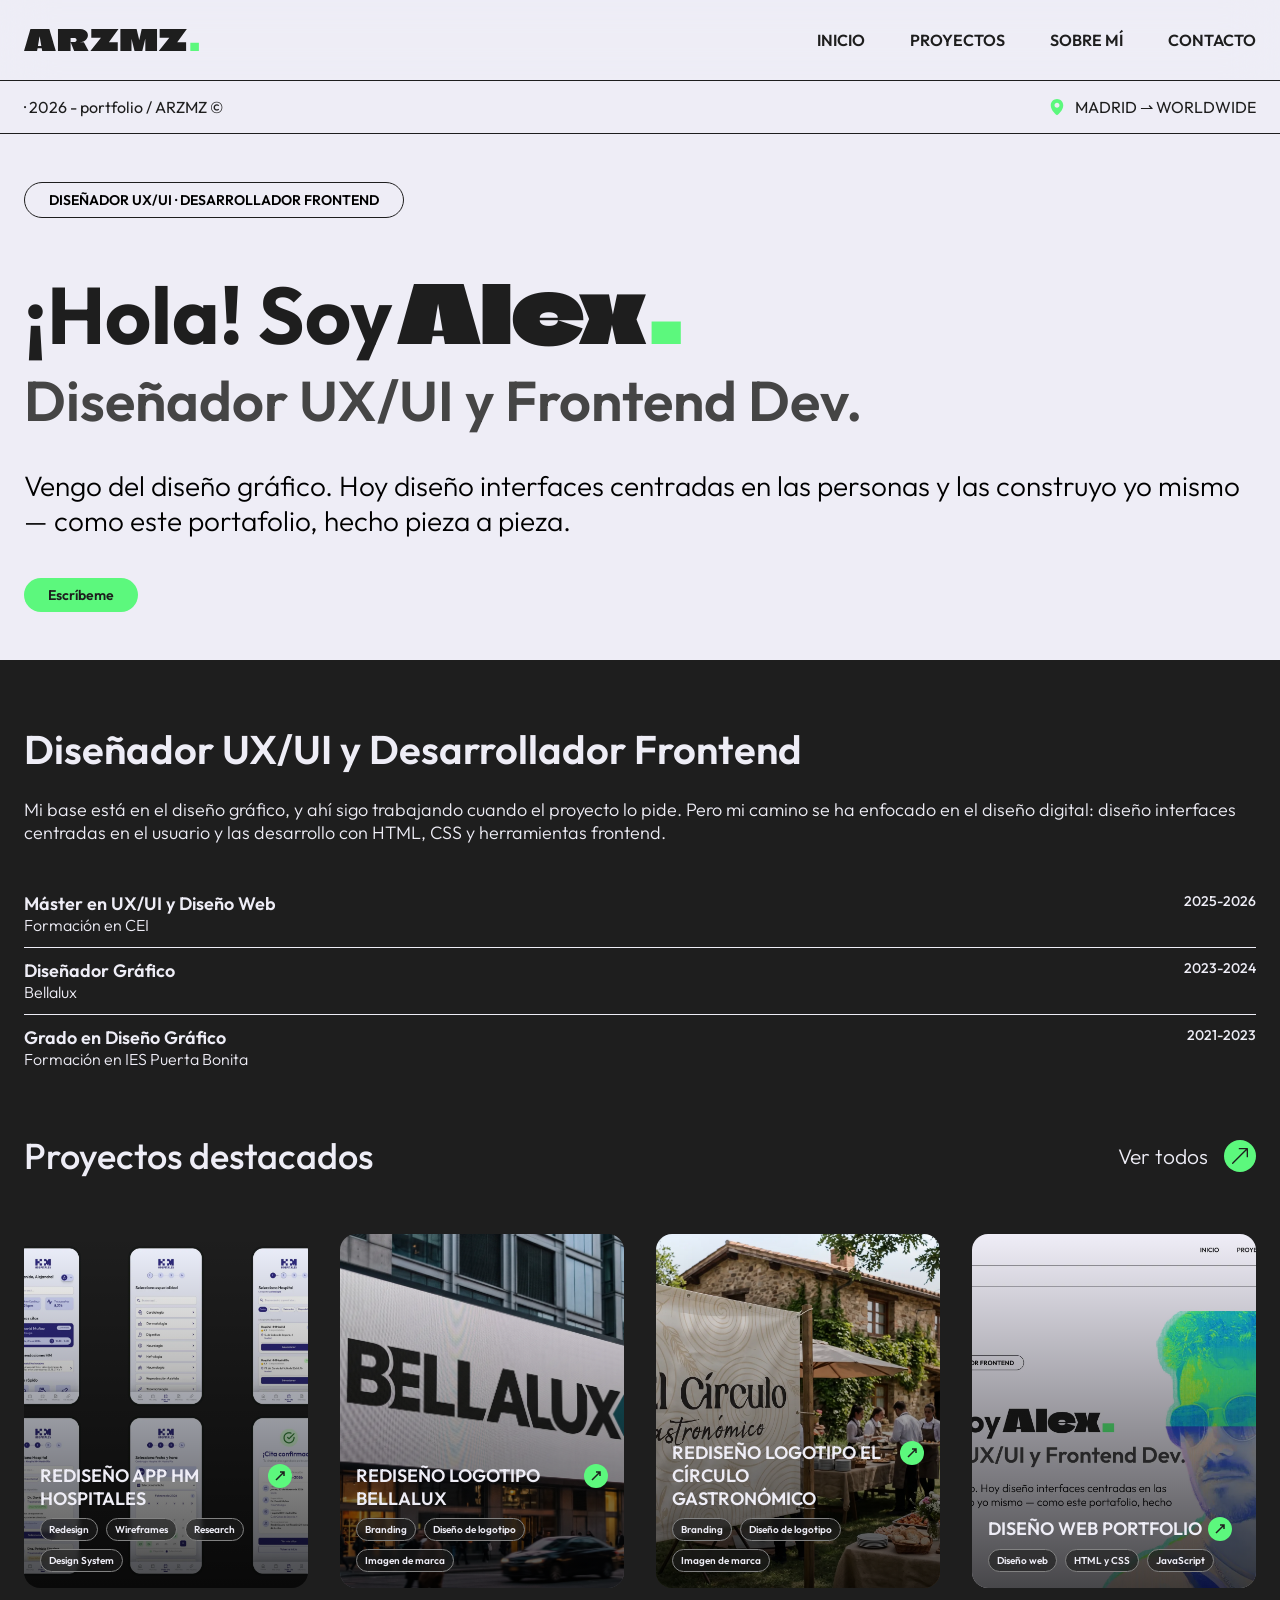
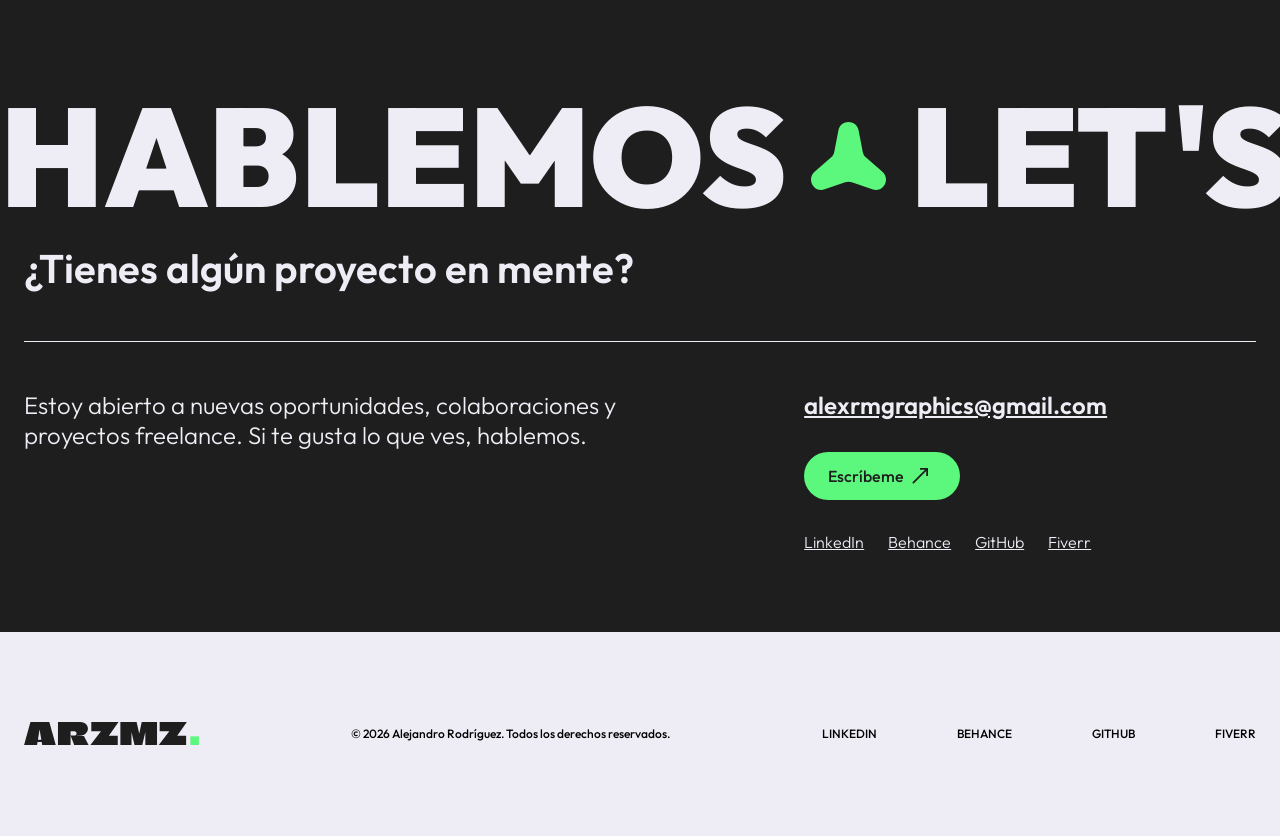
==== commit 1248c1e0: "Version de entrega" ====
--- a/index.html
+++ b/index.html
@@ -1,5 +1,5 @@
 <!DOCTYPE html>
-<html lang="en">
+<html lang="es">
 
 <head>
     <meta charset="UTF-8">
@@ -19,7 +19,7 @@
 
     <header class="Header">
         <a href="index.html" class="Header-logo" title="Ir a la página de inicio">
-            <img class="Header-img" src="img/logo-arzmz.svg" alt="ARZMZ Logo" loading="lazy">
+            <img class="Header-img" src="img/logo-arzmz.svg" alt="ARZMZ Logo">
         </a>
         <button class="Header-button" type="button" title="Abrir menú">
             <svg xmlns="http://www.w3.org/2000/svg" width="16" height="16" fill="currentColor" class="Header-icon Header-icon--open"
@@ -47,15 +47,16 @@
         </nav>
     </header>
 
+    <main class="Main">
     <!-- Estructura HTML Subheader -->
 
     <section class="Subheader">
-        <h1 class="Subheader-h1">· 2026 - portfolio / ARZMZ © </h1>
+        <p class="Subheader-p">· 2026 - portfolio / ARZMZ © </p>
         <div class="Subheader-Location">
-            <svg class="Location-img" xmlns="http://www.w3.org/2000/svg" viewBox="0 0 32 32" role="img" aria-label="Ubicación">
+            <svg class="Location-img" xmlns="http://www.w3.org/2000/svg" viewBox="0 0 32 32" role="img" aria-hidden="true">
                 <path d="M16,3C10.5,3,6,7.5,6,13c0,8.4,9,15.5,9.4,15.8c0.2,0.1,0.4,0.2,0.6,0.2s0.4-0.1,0.6-0.2C17,28.5,26,21.4,26,13C26,7.5,21.5,3,16,3z M16,17c-2.2,0-4-1.8-4-4s1.8-4,4-4s4,1.8,4,4S18.2,17,16,17z" />
             </svg>
-            <h2 class="Location-h2">MADRID ⇀ WORLDWIDE</h2>
+            <p class="Location-p">MADRID ⇀ WORLDWIDE</p>
         </div>
     </section>
 
@@ -68,7 +69,7 @@
                 <h1 class="Hero-h1">
                     <span class="Hero-h1--greeting">¡Hola! Soy</span>
                     <span class="Hero-h1--name">Alex</span>
-                    <span class="Hero-square">.</span>
+                    <span class="Hero-square" aria-hidden="true">.</span>
                     <span class="Hero-h1--role">Diseñador UX/UI y Frontend Dev.</span>
                 </h1>
                 <p class="Hero-p">Vengo del diseño gráfico. Hoy diseño interfaces centradas en las personas y las
@@ -81,7 +82,7 @@
         <div class="Hero-col Hero-col--right">
             <picture>
                 <source srcset="img/imagen-hero.webp" type="image/webp">
-                <img class="Hero-img" src="img/imagen-hero.jpg" alt="Imagen de Alex" loading="lazy">
+                <img class="Hero-img" src="img/imagen-hero.jpg" alt="Fotografía de Alejandro Rodríguez">
             </picture>
         </div>
     </section>
@@ -101,35 +102,41 @@
             </div>
 
             <div class="Career-col Career-col--right">
-                <div class="Career-timeline Career-timeline--1">
+                <ol class="Career-timeline Career-timeline--1">
+                    <li class="Career-item">
+                        <div class="Career-Title">
+                            <h3 class="Title-h3">Máster en UX/UI y Diseño Web</h3>
+                            <p class="Title-date">2025-2026</p>
+                        </div>
+                        <p class="Career-detail">Formación en CEI</p>
+                    </li>
+                </ol>
+
+                <ol class="Career-timeline Career-timeline--2">
+                    <li class="Career-item">
                     <div class="Career-Title">
-                        <h3 class="Title-h3">Máster en UX/UI y Diseño Web</h3>
-                        <p class="Title-date">2025-2026</p>
-                    </div>
-                    <p class="Career-detail">Formación en CEI</p>
-                </div>
-
-                <div class="Career-timeline Career-timeline--2">
-                    <div class="Career-Title">
-                        <h3 class="Title-h3">Diseñador Gráfico</h3>
-                        <p class="Title-date">2023-2024</p>
-                    </div>
-                    <p class="Career-detail">Bellalux</p>
-                </div>
-
-                <div class="Career-timeline Career-timeline--3">
-                    <div class="Career-Title">
-                        <h3 class="Title-h3">Grado en Diseño Gráfico</h3>
-                        <p class="Title-date">2021-2023</p>
-                    </div>
-                    <p class="Career-detail">Formación en IES Puerta Bonita</p>
-                </div>
+                            <h3 class="Title-h3">Diseñador Gráfico</h3>
+                            <p class="Title-date">2023-2024</p>
+                        </div>
+                        <p class="Career-detail">Bellalux</p>
+                    </li>
+                </ol>
+
+                <ol class="Career-timeline Career-timeline--3">
+                    <li class="Career-item">
+                        <div class="Career-Title">
+                            <h3 class="Title-h3">Grado en Diseño Gráfico</h3>
+                            <p class="Title-date">2021-2023</p>
+                        </div>
+                        <p class="Career-detail">Formación en IES Puerta Bonita</p>
+                    </li>
+                </ol>
             </div>
         </section>
 
         <section class="Projects">
             <div class="Projects-title">
-                <h3 class="Projects-h3">Proyectos destacados</h3>
+                <h2 class="Projects-h2">Proyectos destacados</h2>
                 <a href="proyectos.html" class="Projects-Button" title="Ver todos los proyectos">
                     <span class="Button-span">Ver todos</span>
                     <div class="Button-icon"><svg xmlns="http://www.w3.org/2000/svg" width="16" height="16"
@@ -139,118 +146,126 @@
                         </svg></div>
                 </a>
             </div>
-            <div class="Projects-grid">
-
-                <a href="rediseno-app-hm-hospitales.html" class="Projects-Card"
-                    title="Ver el proyecto Rediseño app HM Hospitales">
-                    <picture>
-                        <source srcset="img/proyectos/hm-hospitales-flujo-cita.webp" type="image/webp">
-                        <img class="Card-img" src="img/proyectos/hm-hospitales-flujo-cita.jpg"
-                            alt="Portada del proyecto Rediseño app HM Hospitales" loading="lazy">
-                    </picture>
-                    <div class="Card-info">
-                        <div class="Card-Title">
-                            <h4 class="Title-h4">REDISEÑO APP HM HOSPITALES</h4>
-                            <div class="Title-arrow">
-                                <svg xmlns="http://www.w3.org/2000/svg" width="24" height="24" viewBox="0 0 24 24">
-                                    <path d="M8 16L16 8M16 12V8H12" fill="none" stroke="currentColor"
-                                        stroke-width="1.5" />
-                                </svg>
+            <ul class="Projects-grid">
+
+                <li class="Projects-li">
+                    <a href="rediseno-app-hm-hospitales.html" class="Projects-Card"
+                        title="Ver el proyecto Rediseño app HM Hospitales">
+                        <picture>
+                            <source srcset="img/proyectos/hm-hospitales-flujo-cita.webp" type="image/webp">
+                            <img class="Card-img" src="img/proyectos/hm-hospitales-flujo-cita.jpg"
+                                alt="Portada del proyecto Rediseño app HM Hospitales" loading="lazy">
+                        </picture>
+                        <div class="Card-info">
+                            <div class="Card-Title">
+                                <h3 class="Title-h3">REDISEÑO APP HM HOSPITALES</h3>
+                                <div class="Title-arrow">
+                                    <svg xmlns="http://www.w3.org/2000/svg" width="24" height="24" viewBox="0 0 24 24">
+                                        <path d="M8 16L16 8M16 12V8H12" fill="none" stroke="currentColor"
+                                            stroke-width="1.5" />
+                                    </svg>
+                                </div>
                             </div>
-                        </div>
-                        <ul class="Card-chips">
-                            <li class="Card-chip">Redesign</li>
-                            <li class="Card-chip">Wireframes</li>
-                            <li class="Card-chip">Research</li>
-                            <li class="Card-chip">Design System</li>
-                        </ul>
-                    </div>
-                </a>
-
-                <a href="rediseno-logotipo-bellalux.html" class="Projects-Card"
-                    title="Ver el proyecto Rediseño logotipo Bellalux">
-                    <picture>
-                        <source srcset="img/proyectos/bellalux-aplicacion.webp" type="image/webp">
-                        <img class="Card-img" src="img/proyectos/bellalux-aplicacion.jpg"
-                            alt="Portada del proyecto Rediseño logotipo Bellalux" loading="lazy">
-                    </picture>
-                    <div class="Card-info">
-                        <div class="Card-Title">
-                            <h4 class="Title-h4">REDISEÑO LOGOTIPO BELLALUX</h4>
-                            <div class="Title-arrow">
-                                <svg xmlns="http://www.w3.org/2000/svg" width="24" height="24" viewBox="0 0 24 24">
-                                    <path d="M8 16L16 8M16 12V8H12" fill="none" stroke="currentColor"
-                                        stroke-width="1.5" />
-                                </svg>
+                            <ul class="Card-chips">
+                                <li class="Card-chip">Redesign</li>
+                                <li class="Card-chip">Wireframes</li>
+                                <li class="Card-chip">Research</li>
+                                <li class="Card-chip">Design System</li>
+                            </ul>
+                        </div>
+                    </a>
+                </li>
+
+                <li class="Projects-li">
+                    <a href="rediseno-logotipo-bellalux.html" class="Projects-Card"
+                        title="Ver el proyecto Rediseño logotipo Bellalux">
+                        <picture>
+                            <source srcset="img/proyectos/bellalux-aplicacion.webp" type="image/webp">
+                            <img class="Card-img" src="img/proyectos/bellalux-aplicacion.jpg"
+                                alt="Portada del proyecto Rediseño logotipo Bellalux" loading="lazy">
+                        </picture>
+                        <div class="Card-info">
+                            <div class="Card-Title">
+                                <h3 class="Title-h3">REDISEÑO LOGOTIPO BELLALUX</h3>
+                                <div class="Title-arrow">
+                                    <svg xmlns="http://www.w3.org/2000/svg" width="24" height="24" viewBox="0 0 24 24">
+                                        <path d="M8 16L16 8M16 12V8H12" fill="none" stroke="currentColor"
+                                            stroke-width="1.5" />
+                                    </svg>
+                                </div>
                             </div>
-                        </div>
-                        <ul class="Card-chips">
-                            <li class="Card-chip">Branding</li>
-                            <li class="Card-chip">Diseño de logotipo</li>
-                            <li class="Card-chip">Imagen de marca</li>
-                        </ul>
-                    </div>
-                </a>
-
-                <a href="rediseno-logotipo-circulo-gastronomico.html" class="Projects-Card"
-                    title="Ver el proyecto Rediseño logotipo El Círculo Gastronómico">
-                    <picture>
-                        <source srcset="img/proyectos/circulo-portada.webp" type="image/webp">
-                        <img class="Card-img" src="img/proyectos/circulo-portada.jpg"
-                            alt="Portada del proyecto Rediseño logotipo El Círculo Gastronómico" loading="lazy">
-                    </picture>
-                    <div class="Card-info">
-                        <div class="Card-Title">
-                            <h4 class="Title-h4">REDISEÑO LOGOTIPO EL CÍRCULO GASTRONÓMICO</h4>
-                            <div class="Title-arrow">
-                                <svg xmlns="http://www.w3.org/2000/svg" width="24" height="24" viewBox="0 0 24 24">
-                                    <path d="M8 16L16 8M16 12V8H12" fill="none" stroke="currentColor"
-                                        stroke-width="1.5" />
-                                </svg>
+                            <ul class="Card-chips">
+                                <li class="Card-chip">Branding</li>
+                                <li class="Card-chip">Diseño de logotipo</li>
+                                <li class="Card-chip">Imagen de marca</li>
+                            </ul>
+                        </div>
+                    </a>
+                </li>
+
+                <li class="Projects-li">
+                    <a href="rediseno-logotipo-circulo-gastronomico.html" class="Projects-Card"
+                        title="Ver el proyecto Rediseño logotipo El Círculo Gastronómico">
+                        <picture>
+                            <source srcset="img/proyectos/circulo-portada.webp" type="image/webp">
+                            <img class="Card-img" src="img/proyectos/circulo-portada.jpg"
+                                alt="Portada del proyecto Rediseño logotipo El Círculo Gastronómico" loading="lazy">
+                        </picture>
+                        <div class="Card-info">
+                            <div class="Card-Title">
+                                <h3 class="Title-h3">REDISEÑO LOGOTIPO EL CÍRCULO GASTRONÓMICO</h3>
+                                <div class="Title-arrow">
+                                    <svg xmlns="http://www.w3.org/2000/svg" width="24" height="24" viewBox="0 0 24 24">
+                                        <path d="M8 16L16 8M16 12V8H12" fill="none" stroke="currentColor"
+                                            stroke-width="1.5" />
+                                    </svg>
+                                </div>
                             </div>
-                        </div>
-                        <ul class="Card-chips">
-                            <li class="Card-chip">Branding</li>
-                            <li class="Card-chip">Diseño de logotipo</li>
-                            <li class="Card-chip">Imagen de marca</li>
-                        </ul>
-                    </div>
-                </a>
-
-                <a href="diseno-web-portfolio.html" class="Projects-Card" title="Ver el proyecto Diseño web portfolio">
-                    <picture>
-                        <source srcset="img/proyectos/portfolio-inicio-escritorio.webp" type="image/webp">
-                        <img class="Card-img" src="img/proyectos/portfolio-inicio-escritorio.jpg"
-                            alt="Portada del proyecto Diseño web portfolio" loading="lazy">
-                    </picture>
-                    <div class="Card-info">
-                        <div class="Card-Title">
-                            <h4 class="Title-h4">DISEÑO WEB PORTFOLIO</h4>
-                            <div class="Title-arrow">
-                                <svg xmlns="http://www.w3.org/2000/svg" width="24" height="24" viewBox="0 0 24 24">
-                                    <path d="M8 16L16 8M16 12V8H12" fill="none" stroke="currentColor"
-                                        stroke-width="1.5" />
-                                </svg>
+                            <ul class="Card-chips">
+                                <li class="Card-chip">Branding</li>
+                                <li class="Card-chip">Diseño de logotipo</li>
+                                <li class="Card-chip">Imagen de marca</li>
+                            </ul>
+                        </div>
+                    </a>
+                </li>
+
+                <li class="Projects-li">
+                    <a href="diseno-web-portfolio.html" class="Projects-Card" title="Ver el proyecto Diseño web portfolio">
+                        <picture>
+                            <source srcset="img/proyectos/portfolio-inicio-escritorio.webp" type="image/webp">
+                            <img class="Card-img" src="img/proyectos/portfolio-inicio-escritorio.jpg"
+                                alt="Portada del proyecto Diseño web portfolio" loading="lazy">
+                        </picture>
+                        <div class="Card-info">
+                            <div class="Card-Title">
+                                <h3 class="Title-h3">DISEÑO WEB PORTFOLIO</h3>
+                                <div class="Title-arrow">
+                                    <svg xmlns="http://www.w3.org/2000/svg" width="24" height="24" viewBox="0 0 24 24">
+                                        <path d="M8 16L16 8M16 12V8H12" fill="none" stroke="currentColor"
+                                            stroke-width="1.5" />
+                                    </svg>
+                                </div>
                             </div>
-                        </div>
-                        <ul class="Card-chips">
-                            <li class="Card-chip">Diseño web</li>
-                            <li class="Card-chip">HTML y CSS</li>
-                            <li class="Card-chip">JavaScript</li>
-                        </ul>
-                    </div>
-                </a>
-
-            </div>
+                            <ul class="Card-chips">
+                                <li class="Card-chip">Diseño web</li>
+                                <li class="Card-chip">HTML y CSS</li>
+                                <li class="Card-chip">JavaScript</li>
+                            </ul>
+                        </div>
+                    </a>
+                </li>
+
+            </ul>
         </section>
 
         <div class="Marquee">
             <div class="Marquee-container">
-                <div class="Marquee-content">
+                <div class="Marquee-content" aria-hidden="true">
 
                     <span>HABLEMOS</span>
                     <span>
-                        <svg width="75" height="68" viewBox="0 0 75 68" fill="none" xmlns="http://www.w3.org/2000/svg">
+                        <svg width="75" height="68" viewBox="0 0 75 68" fill="none" xmlns="http://www.w3.org/2000/svg" aria-hidden="true">
                             <path
                                 d="M27.3853 8.39656C29.5289 -2.79887 45.4711 -2.79884 47.6147 8.39659L51.6928 29.6962C52.1296 31.9776 53.3172 34.045 55.0644 35.5659L71.3771 49.7656C79.9514 57.2292 71.9802 71.1064 61.2624 67.3746L40.8715 60.2748C38.6875 59.5143 36.3125 59.5143 34.1284 60.2748L13.7375 67.3746C3.01972 71.1064 -4.95135 57.2292 3.62289 49.7656L19.9356 35.5659C21.6828 34.045 22.8703 31.9776 23.3072 29.6962L27.3853 8.39656Z"
                                 fill="#5CF87D" />
@@ -259,7 +274,7 @@
                     <span>LET'S TALK</span>
 
                     <span>
-                        <svg width="75" height="68" viewBox="0 0 75 68" fill="none" xmlns="http://www.w3.org/2000/svg">
+                        <svg width="75" height="68" viewBox="0 0 75 68" fill="none" xmlns="http://www.w3.org/2000/svg" aria-hidden="true">
                             <path
                                 d="M27.3853 8.39656C29.5289 -2.79887 45.4711 -2.79884 47.6147 8.39659L51.6928 29.6962C52.1296 31.9776 53.3172 34.045 55.0644 35.5659L71.3771 49.7656C79.9514 57.2292 71.9802 71.1064 61.2624 67.3746L40.8715 60.2748C38.6875 59.5143 36.3125 59.5143 34.1284 60.2748L13.7375 67.3746C3.01972 71.1064 -4.95135 57.2292 3.62289 49.7656L19.9356 35.5659C21.6828 34.045 22.8703 31.9776 23.3072 29.6962L27.3853 8.39656Z"
                                 fill="#5CF87D" />
@@ -271,7 +286,7 @@
                     <span>HABLEMOS</span>
 
                     <span>
-                        <svg width="75" height="68" viewBox="0 0 75 68" fill="none" xmlns="http://www.w3.org/2000/svg">
+                        <svg width="75" height="68" viewBox="0 0 75 68" fill="none" xmlns="http://www.w3.org/2000/svg" aria-hidden="true">
                             <path
                                 d="M27.3853 8.39656C29.5289 -2.79887 45.4711 -2.79884 47.6147 8.39659L51.6928 29.6962C52.1296 31.9776 53.3172 34.045 55.0644 35.5659L71.3771 49.7656C79.9514 57.2292 71.9802 71.1064 61.2624 67.3746L40.8715 60.2748C38.6875 59.5143 36.3125 59.5143 34.1284 60.2748L13.7375 67.3746C3.01972 71.1064 -4.95135 57.2292 3.62289 49.7656L19.9356 35.5659C21.6828 34.045 22.8703 31.9776 23.3072 29.6962L27.3853 8.39656Z"
                                 fill="#5CF87D" />
@@ -280,7 +295,7 @@
                     <span>LET'S TALK</span>
 
                     <span>
-                        <svg width="75" height="68" viewBox="0 0 75 68" fill="none" xmlns="http://www.w3.org/2000/svg">
+                        <svg width="75" height="68" viewBox="0 0 75 68" fill="none" xmlns="http://www.w3.org/2000/svg" aria-hidden="true">
                             <path
                                 d="M27.3853 8.39656C29.5289 -2.79887 45.4711 -2.79884 47.6147 8.39659L51.6928 29.6962C52.1296 31.9776 53.3172 34.045 55.0644 35.5659L71.3771 49.7656C79.9514 57.2292 71.9802 71.1064 61.2624 67.3746L40.8715 60.2748C38.6875 59.5143 36.3125 59.5143 34.1284 60.2748L13.7375 67.3746C3.01972 71.1064 -4.95135 57.2292 3.62289 49.7656L19.9356 35.5659C21.6828 34.045 22.8703 31.9776 23.3072 29.6962L27.3853 8.39656Z"
                                 fill="#5CF87D" />
@@ -297,35 +312,32 @@
                 <p class="Contact-p">Estoy abierto a nuevas oportunidades, colaboraciones y proyectos freelance. Si te
                     gusta lo que ves, hablemos.</p>
                 <div class="Contact-data">
-                    <span class="Contact-email">alexrmgraphics@gmail.com</span>
+                    <a href="mailto:alexrmgraphics@gmail.com" class="Contact-email" title="Escribir un email a Alejandro Rodríguez">alexrmgraphics@gmail.com</a>
                     <a href="contacto.html" class="Contact-Button" title="Ir a la página de contacto">
                         <span class="Button-span">Escríbeme</span>
                         <span class="Button-icon">
-                            <svg xmlns="http://www.w3.org/2000/svg" width="16" height="16" viewBox="7.5 7.5 9 9">
+                            <svg xmlns="http://www.w3.org/2000/svg" width="16" height="16" viewBox="7.5 7.5 9 9" aria-hidden="true">
                                 <path d="M8 16L16 8M16 12V8H12" fill="none" stroke="currentColor" stroke-width="1" />
                             </svg>
                         </span>
                     </a>
                     <ul class="Contact-rrss">
-                        <li><a href="https://www.linkedin.com/in/alexrodriguezmu%C3%B1oz/" class="Contact-linkedin"
-                                title="Perfil de LinkedIn de Alejandro Rodríguez" target="_blank"
-                                rel="noreferrer">LinkedIn</a></li>
-                        <li><a href="https://www.behance.net/alejandrodrigu361" class="Contact-behance"
-                                title="Portfolio de Behance de Alejandro Rodríguez" target="_blank"
-                                rel="noreferrer">Behance</a></li>
-                        <li><a href="https://github.com/ALEXRZMZ" class="Contact-github"
-                                title="Perfil de GitHub de Alejandro Rodríguez" target="_blank"
-                                rel="noreferrer">GitHub</a></li>
-                        <li><a href="https://www.fiverr.com/alexrzmz" class="Contact-fiverr"
-                                title="Perfil de Fiverr de Alejandro Rodríguez" target="_blank"
-                                rel="noreferrer">Fiverr</a></li>
+                        <li><a href="https://www.linkedin.com/in/alexrodriguezmu%C3%B1oz/" class="Contact-linkedin" target="_blank"
+                                rel="noopener noreferrer">LinkedIn</a></li>
+                        <li><a href="https://www.behance.net/alejandrodrigu361" class="Contact-behance" target="_blank"
+                                rel="noopener noreferrer">Behance</a></li>
+                        <li><a href="https://github.com/ALEXRZMZ" class="Contact-github" target="_blank"
+                                rel="noopener noreferrer">GitHub</a></li>
+                        <li><a href="https://www.fiverr.com/alexrzmz" class="Contact-fiverr" target="_blank"
+                                rel="noopener noreferrer">Fiverr</a></li>
                     </ul>
                 </div>
             </div>
         </section>
     </div>
+    </main>
     <footer class="Footer">
-        <img class="Footer-img" src="img/logo-arzmz.svg" alt="ARZMZ Logo" loading="lazy">
+        <img class="Footer-img" src="img/logo-arzmz.svg" alt="Logo de Alejandro Rodríguez" loading="lazy">
         <p class="Footer-p">© 2026 Alejandro Rodríguez. Todos los derechos reservados.</p>
         <ul class="Footer-ul">
             <li><a href="https://www.linkedin.com/in/alexrodriguezmu%C3%B1oz/" class="Footer-linkedin"
--- a/css/index.css
+++ b/css/index.css
@@ -9,12 +9,12 @@
         --color-primary: #5CF87D;
         --color-grey: #454545;
         /* Alturas de cabecera para el hero (hecho con IA, Claude Code) */
-        --header-height: 5rem;
-        --subheader-height: 3.375rem;
-        --chip-border-radius: 62.4375rem;
-        --chip-padding: .5rem 1.5rem;
-        --chip-border: .0625rem solid var(--color-black);
-        --chip-text-size: 1rem
+        --header-height: 80px;
+        --subheader-height: 54px;
+        --chip-border-radius: 999px;
+        --chip-padding: 8px 24px;
+        --chip-border: 1px solid var(--color-black);
+        --chip-text-size: .875rem;
 }
 *{
     margin:0;
@@ -71,11 +71,10 @@
     font-family: 'Outfit', sans-serif;
     font-weight: 600;
     width: 100%;
-    /* min-height: 80px; */
-    border-bottom: 1px solid var(--color-black);
-    background-color: var(--color-white);
+    /* min-height: 5rem; */
+    border-bottom: .0625rem solid var(--color-black);
     color: var(--color-black);
-    padding: 0 64px;
+    padding: 0 4rem;
 
     display: flex;
     flex-flow: row nowrap;
@@ -86,8 +85,8 @@
     z-index: 2;
 
     background: rgba(238, 237, 246, 0.578);
-    backdrop-filter: blur(26px);
-    -webkit-backdrop-filter: blur(26px);
+    backdrop-filter: blur(1.625rem);
+    -webkit-backdrop-filter: blur(1.625rem);
 
 }
 
@@ -101,7 +100,7 @@
 }
 
 .Header-img {
-    width: 10.9375rem;
+    width: 175px;
     height: auto;
 }
 .Header-nav {
@@ -118,23 +117,7 @@
     gap: 2.8125rem;
 
 }
-.Header-li--Home {
-    width: fit-content;
-    min-height:fit-content;
-    /* background-color: red; */
-
-}
-.Header-li--Proyectos {
-    width: fit-content;
-    min-height:fit-content;
-    /* background-color: red; */
-}
-.Header-li--Sobremi {
-    width: fit-content;
-    min-height:fit-content;
-    /* background-color: red; */
-}
-.Header-li--Contacto {
+.Header-li {
     width: fit-content;
     min-height:fit-content;
     /* background-color: red; */
@@ -152,14 +135,14 @@
 }
 /* Iconos del botón: por defecto se ve el de abrir (código propuesto por IA, Claude) */
 .Header-icon {
-    width: 1.5rem;
-    height: 1.5rem;
+    width: 24px;
+    height: 24px;
 }
 .Header-icon--close {
     display: none;
 }
 
-@media (max-width: 48rem) {
+@media (max-width: 768px) {
     /* En móvil se muestra el botón (código propuesto por IA, Claude) */
     .Header-button {
         display: flex;
@@ -176,7 +159,7 @@
         max-height: 0;
 
         background-color: var(--color-white);
-        border-bottom: 1px solid var(--color-black);
+        border-bottom: .0625rem solid var(--color-black);
         transition: max-height .3s ease;
     }
     .Header-ul {
@@ -184,11 +167,11 @@
         flex-flow: column nowrap;
         align-items: flex-start;
         gap: 1.5rem;
-        padding: 1.5rem 64px;
+        padding: 24px 24px;
     }
     /* Menú abierto (clase que añade el JS) (código propuesto por IA, Claude) */
     .Header-nav.is-open {
-        max-height: 20rem;
+        max-height: 320px;
     }
     /* Botón con el menú abierto: se cambia el icono (código propuesto por IA, Claude) */
     .Header-button.is-open .Header-icon--open {
@@ -208,18 +191,15 @@
     color: var(--color-black);
     font-family: 'Outfit', sans-serif;
 
-    padding: 1rem 64px;
-    /* Compensa el top: el .Hero empieza justo donde acaba el Subheader (hecho con IA, Claude Code) */
-    margin-bottom: var(--header-height);
-    border-bottom: .5008px solid var(--color-black);
+    padding: 16px 4rem;
+    margin-top: var(--header-height);
+    border-bottom: .0313rem solid var(--color-black);
 
 
     display:flex;
     flex-flow: row nowrap;
     justify-content:space-between;
     align-items: center;
-    position: relative;
-    top: var(--header-height);
     z-index: 0;
     
 }
@@ -229,23 +209,20 @@
 
     display: flex;
     flex-flow: row nowrap;
-    gap: 8px;
+    gap: .5rem;
     
 }
 .Location-img{
-    width: 20px;
+    width: 1.25rem;
     height: auto;
     color: var(--color-primary);
 }
 
-/* Sin Subheader, el .Hero baja la altura del Header fijo para no quedar debajo de él (hecho con IA, Claude Code) */
-@media (max-width: 650px) {
+/* En móvil se oculta el Subheader (hecho con IA, Claude Code) */
+@media (max-width: 768px) {
     .Subheader {
         display: none;
     }
-    .Hero {
-        margin-top: var(--header-height);
-    }
 }
 
 /* --------------- Hero Style --------------- */
@@ -254,14 +231,13 @@
     width: 100%;
     height: calc(100vh - var(--header-height) - var(--subheader-height));
     /* En ventanas bajas evita que el overflow recorte el botón (hecho con IA, Claude Code) */
-    min-height: 42rem;
-    padding: 7rem 64px 7.5rem;
-    /* background-color: green; */
+    min-height: 672px;
+    padding: 112px 4rem 120px;
 
     display: grid;
-    grid-template-columns: 53.8125rem 1fr;
+    grid-template-columns: 861px 1fr;
     /* La fila encoge con el .Hero para que el texto siga centrado en ventanas bajas (hecho con IA, Claude Code) */
-    grid-template-rows: minmax(0, 42rem);
+    grid-template-rows: minmax(0, 672px);
     align-items: center;
     position: relative;
     overflow: hidden;
@@ -334,7 +310,7 @@
     width: fit-content;
 
     padding: var(--chip-padding);
-    border-radius: 50px;
+    border-radius: 3.125rem;
     background-color: var(--color-primary);
     color: var(--color-black);
 
@@ -343,22 +319,22 @@
     font-size: var(--chip-text-size);
     cursor: pointer;
 }
-/* Caja del retrato del marco: su alto es un % del .Hero (96.5% = 913px a 1920x1080) y el ancho
+/* Caja del retrato del marco: su alto es un % del .Hero (96.5% = 57.0625rem a 1920x1080) y el ancho
    sale de la proporción de la imagen. Anclada a la esquina inferior derecha de la sección
    para que apoye siempre en el .Content, sea cual sea el alto de ventana (hecho con IA, Claude Code) */
 .Hero-col--right {
     position: absolute;
-    right: .5625rem;
+    right: 9px;
     bottom: 0;
     height: 96.5%;
     aspect-ratio: 786 / 904;
 }
-/* Hero sin retrato: solo el texto, a todo el ancho (hecho con IA, Claude Code) */
-@media (max-width: 1450px) {
+/* Hero sin retrato: solo el texto, a todo el ancho */
+@media (max-width: 90.625rem) {
     .Hero {
         height: auto;
         min-height: 0;
-        padding: 3rem 4rem;
+        padding: 48px 64px;
         grid-template-columns: minmax(0, 1fr);
         grid-template-rows: auto;
     }
@@ -382,6 +358,18 @@
         display: none;
     }
 }
+/* Hero con márgenes más estrechos */
+@media (max-width: 80rem) {
+    .Hero {
+        padding: 48px 24px;
+    }
+}
+/* Sin Subheader, el .Hero baja la altura del Header fijo para no quedar debajo de él (hecho con IA, Claude Code) */
+@media (max-width: 768px) {
+    .Hero {
+        margin-top: var(--header-height);
+    }
+}
 
 /* ------------------ Rest of the page Style ------------------ */
 
@@ -398,14 +386,14 @@
     width: 100%;
     height: fit-content;
     background-color: var(--color-black);
-    padding: 88px 64px;
+    padding: 5.5rem 4rem;
 
 
     color: var(--color-white);
 
     display: grid;
     grid-template-columns: 1fr 1fr;
-    gap: 24.0625rem;
+    gap: clamp(2rem, 10vw, 8rem);
 
 }
 .Career-col--left {
@@ -435,7 +423,7 @@
     flex-flow: column nowrap;
     gap: .5rem
 }
-/* Divisorias: centradas en el gap de 1.5rem que separa los bloques */
+/* Divisorias: centradas en el gap de 24px que separa los bloques */
 .Career-timeline--1,
 .Career-timeline--2 {
     position: relative;
@@ -445,10 +433,10 @@
     content: "";
     position: absolute;
     left: 0;
-    bottom: -0.75rem;
-
-    width: 100%;
-    height: .5008px;
+    bottom: -12px;
+
+    width: 100%;
+    height: .0313rem;
     background-color: var(--color-white);
 }
 .Career-Title {
@@ -463,24 +451,35 @@
     font-size: 1.25rem;
 }
 .Title-date {
-    font-size: 1rem;
-    font-weight: 600;
+    font-size: .875rem;
+    font-weight: 500;
 }
 .Career-detail {
     font-size: 1rem;
     font-weight: 300;
 }
+/* Trayectoria en móvil: una columna y márgenes más estrechos */
+@media (max-width: 80rem) {
+    .Content-Career {
+        padding: 64px 24px;
+        grid-template-columns: minmax(0, 1fr);
+        gap: 3rem;
+    }
+    .Career-Title {
+        gap: 1rem;
+    }
+}
 
 /* ------------------ Projects Grid Style ------------------ */
 
 .Projects {
     font-family: 'Outfit', sans-serif;
-    padding: 0 64px;
-    margin-bottom: 5rem;
+    padding: 0 4rem;
+    margin-bottom: 80px;
 
 }
 .Projects-title {
-    margin-bottom: 56px;
+    margin-bottom: 3.5rem;
 
     display: flex;
     flex-flow: row nowrap;
@@ -490,7 +489,7 @@
     color: var(--color-white);
     
 }
-.Projects-h3 {
+.Projects-h2 {
     font-size: 2.25rem;
     font-weight: 500;
 }
@@ -512,24 +511,14 @@
     width: fit-content;
     height: fit-content;
     background-color: var(--color-primary);
-    padding: .5rem;
+    color: var(--color-black);
+    padding: 8px;
     border-radius: 50%;
 }
-/* Trayectoria y proyectos en móvil: una columna y márgenes más estrechos (hecho con IA, Claude Code) */
-@media (max-width: 1280px) {
-    .Hero {
-        padding: 3rem 1.5rem;
-    }
-    .Content-Career {
-        padding: 4rem 1.5rem;
-        grid-template-columns: minmax(0, 1fr);
-        gap: 3rem;
-    }
-    .Career-Title {
-        gap: 1rem;
-    }
+/* Proyectos en móvil: márgenes más estrechos (hecho con IA, Claude Code) */
+@media (max-width: 80rem) {
     .Projects {
-        padding: 0 1.5rem;
+        padding: 0 24px;
     }
     .Projects-title {
         flex-flow: row wrap;
@@ -544,12 +533,12 @@
     grid-template-columns: repeat(4, 1fr);
     gap: 2rem;
 }
-@media (max-width: 1100px) {
+@media (max-width: 68.75rem) {
     .Projects-grid {
         grid-template-columns: repeat(2, 1fr);
     }
 }
-@media (max-width: 768px) {
+@media (max-width: 48rem) {
     .Projects-grid {
         grid-template-columns: 1fr;
     }
@@ -557,10 +546,9 @@
 .Projects-Card {
     width: 100%;
     aspect-ratio: 385 / 480;
-    border-radius: 1rem;
+    border-radius: 16px;
     overflow: hidden;
-    margin-bottom: 2rem;
-    padding: 16px;
+    padding: 1rem;
 
     position: relative;
     display: flex;
@@ -588,21 +576,21 @@
     z-index: 1;
     display: flex;
     flex-flow: column nowrap;
-    gap: 8px;
+    gap: .5rem;
 }
 .Card-Title {
     display: flex;
     flex-flow: row nowrap;
-    gap: 6px;
-}
-.Title-h4 {
-    font-size: 18px;
+    gap: .375rem;
+}
+.Title-h3 {
+    font-size: 1.125rem;
     font-weight: 600;
     color: var(--color-white);
 }
 .Title-arrow {
-    width: 24px;
-    height: 24px;
+    width: 1.5rem;
+    height: 1.5rem;
     background-color: var(--color-primary);
     border-radius: 50%;
 
@@ -615,19 +603,19 @@
 
     font-family: 'Outfit', sans-serif;
     font-weight: 600;
-    font-size: 10px;
+    font-size: .625rem;
 
 }
 .Card-chip {
     width: fit-content;
     min-height: fit-content;
-    padding: 4px 8px;
+    padding: .25rem .5rem;
     background-color: rgba(30, 30, 30, 65%);
 
     color: var(--color-white);
-    border: .0625rem solid rgba(130, 130, 130, 100);
+    border: 1px solid rgba(130, 130, 130, 100);
     border-radius: var(--chip-border-radius);
-    backdrop-filter: blur(2px);
+    backdrop-filter: blur(.125rem);
 }
 
 
@@ -646,25 +634,25 @@
 }
 .Marquee-content {
     width: max-content;
-    height: 175px;
+    height: 10.9375rem;
     display: flex;
     flex-flow: row nowrap;
     align-items: center;
     justify-content: center;
-    gap: 24px;
+    gap: 1.5rem;
     flex: 0 0 auto;
 
     font-family: 'Outfit', sans-serif;
     font-weight: 900;
-    font-size: 139px;
+    font-size: 8.6875rem;
     color: var(--color-white);
 }
 .Marquee-content > * {
     flex: 0 0 auto;
 }
 .Marquee-content svg {
-    width: 75px;
-    height: 68px;
+    width: 4.6875rem;
+    height: 4.25rem;
 }
 
 @keyframes marquee-scroll {
@@ -681,6 +669,12 @@
         animation-play-state: paused;
     }
 }
+/* A 870px o menos se oculta el Marquee (hecho con IA, Claude Code) */
+@media (max-width: 870px) {
+    .Marquee {
+        display: none;
+    }
+}
 
 
 /* --------------- Contact section Style ------------------ */
@@ -689,7 +683,7 @@
 .Contact {
     width: 100%;
     height: fit-content;
-    padding: 0 64px 5rem;
+    padding: 0 4rem 80px;
 
     
     display: flex;
@@ -698,11 +692,11 @@
 .Contact-h2 {
     width: 100%;
     height: fit-content;
-    margin-bottom: 48px;
+    margin-bottom: 3rem;
 
     font-family: 'Outfit', sans-serif;
     font-weight: 600;
-    font-size: 3rem;
+    font-size: 2.5rem;
     color: var(--color-white);
 }
 
@@ -710,9 +704,9 @@
     content: "";
     display: block;
     width: 100%;
-    height: .5008px;
+    height: .0313rem;
     background-color: var(--color-white);
-    margin-top: 48px;
+    margin-top: 3rem;
 }
 
 .Contact-info {
@@ -721,7 +715,7 @@
 
 display: grid;
 grid-template-columns: 1.5fr 1fr;
-gap: 320px;
+gap: clamp(2rem, 8vw, 8rem);
 }
 .Contact-p {
     width: 100%;
@@ -729,7 +723,7 @@
 
     font-family: 'Outfit', sans-serif;
     font-weight: 300;
-    font-size: 24px;
+    font-size: 1.5rem;
     color: var(--color-white);
 }
 .Contact-data {
@@ -738,7 +732,7 @@
 
     display: flex;
     flex-flow: column nowrap;
-    gap:32px;
+    gap:2rem;
 }
 .Contact-email {
     width: 100%;
@@ -746,7 +740,7 @@
 
     font-family: 'Outfit', sans-serif;
     font-weight: 600;
-    font-size: 24px;
+    font-size: 1.5rem;
     text-decoration: underline;
     color: var(--color-white);
 }
@@ -778,14 +772,14 @@
 
     font-family: 'Outfit', sans-serif;
     font-weight: 300;
-    font-size: 16px;
+    font-size: 1rem;
     text-decoration: underline;
     color: var(--color-white);
 }
 /* Contacto en móvil: una sola columna y redes que pueden saltar de línea (hecho con IA, Claude Code) */
-@media (max-width: 1095px) {
+@media (max-width: 68.4375rem) {
     .Contact {
-        padding: 0 1.5rem 5rem;
+        padding: 0 24px 80px;
     }
     .Contact-info {
         grid-template-columns: minmax(0, 1fr);
@@ -800,9 +794,9 @@
 
 .Footer {
     width: 100%;
-    min-height: 204px;
+    min-height: 12.75rem;
     background-color: var(--color-white);
-    padding: 48px 64px;
+    padding: 3rem 4rem;
 
     display: flex;
     flex-flow: row nowrap;
@@ -810,7 +804,7 @@
     align-items: center;
 }
 .Footer-img {
-    width: 10.9375rem;
+    width: 175px;
     height: auto;
 }
 .Footer-p {
@@ -819,7 +813,7 @@
 
     font-family: 'Outfit', sans-serif;
     font-weight: 500;
-    font-size: 12px;
+    font-size: .75rem;
 }
 .Footer-ul {
     width: fit-content;
@@ -831,13 +825,13 @@
 
     font-family: 'Outfit', sans-serif;
     font-weight: 500;
-    font-size: 12px;
+    font-size: .75rem;
 
 }
 /* Footer estrecho: apilado y con los enlaces en una fila que puede saltar de línea (hecho con IA, Claude Code) */
-@media (max-width: 1165px) {
+@media (max-width: 72.8125rem) {
     .Footer {
-        padding: 3rem 1.5rem;
+        padding: 48px 24px;
         flex-flow: column nowrap;
         align-items: flex-start;
         gap: 1.5rem;
@@ -853,3 +847,18 @@
 picture {
     display: contents;
 }
+
+/* ------------------ Padding lateral responsive (hecho con IA, Claude Code) ------------------ */
+/* A 1280px o menos, todas las secciones dejan 24px a cada lado */
+@media (max-width: 1280px) {
+    .Header,
+    .Subheader,
+    .Hero,
+    .Content-Career,
+    .Projects,
+    .Contact,
+    .Footer {
+        padding-left: 24px;
+        padding-right: 24px;
+    }
+}
